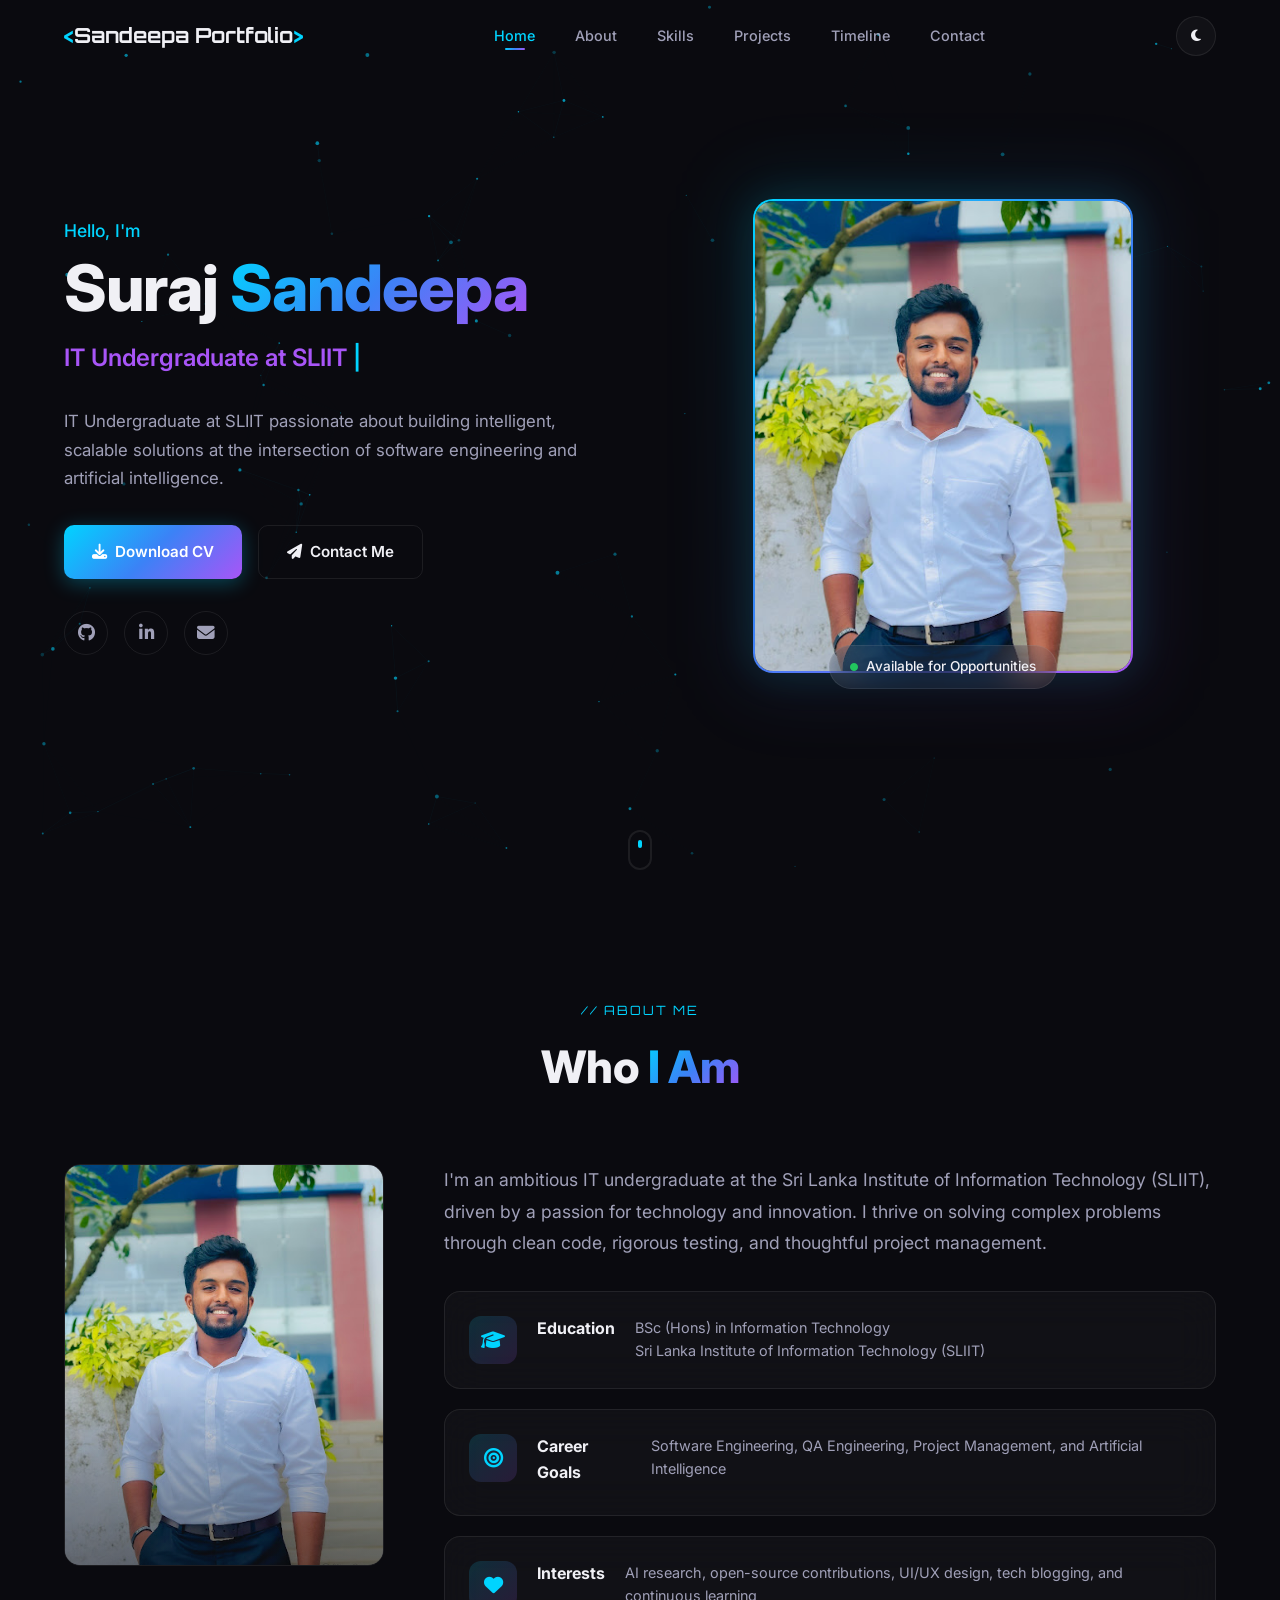
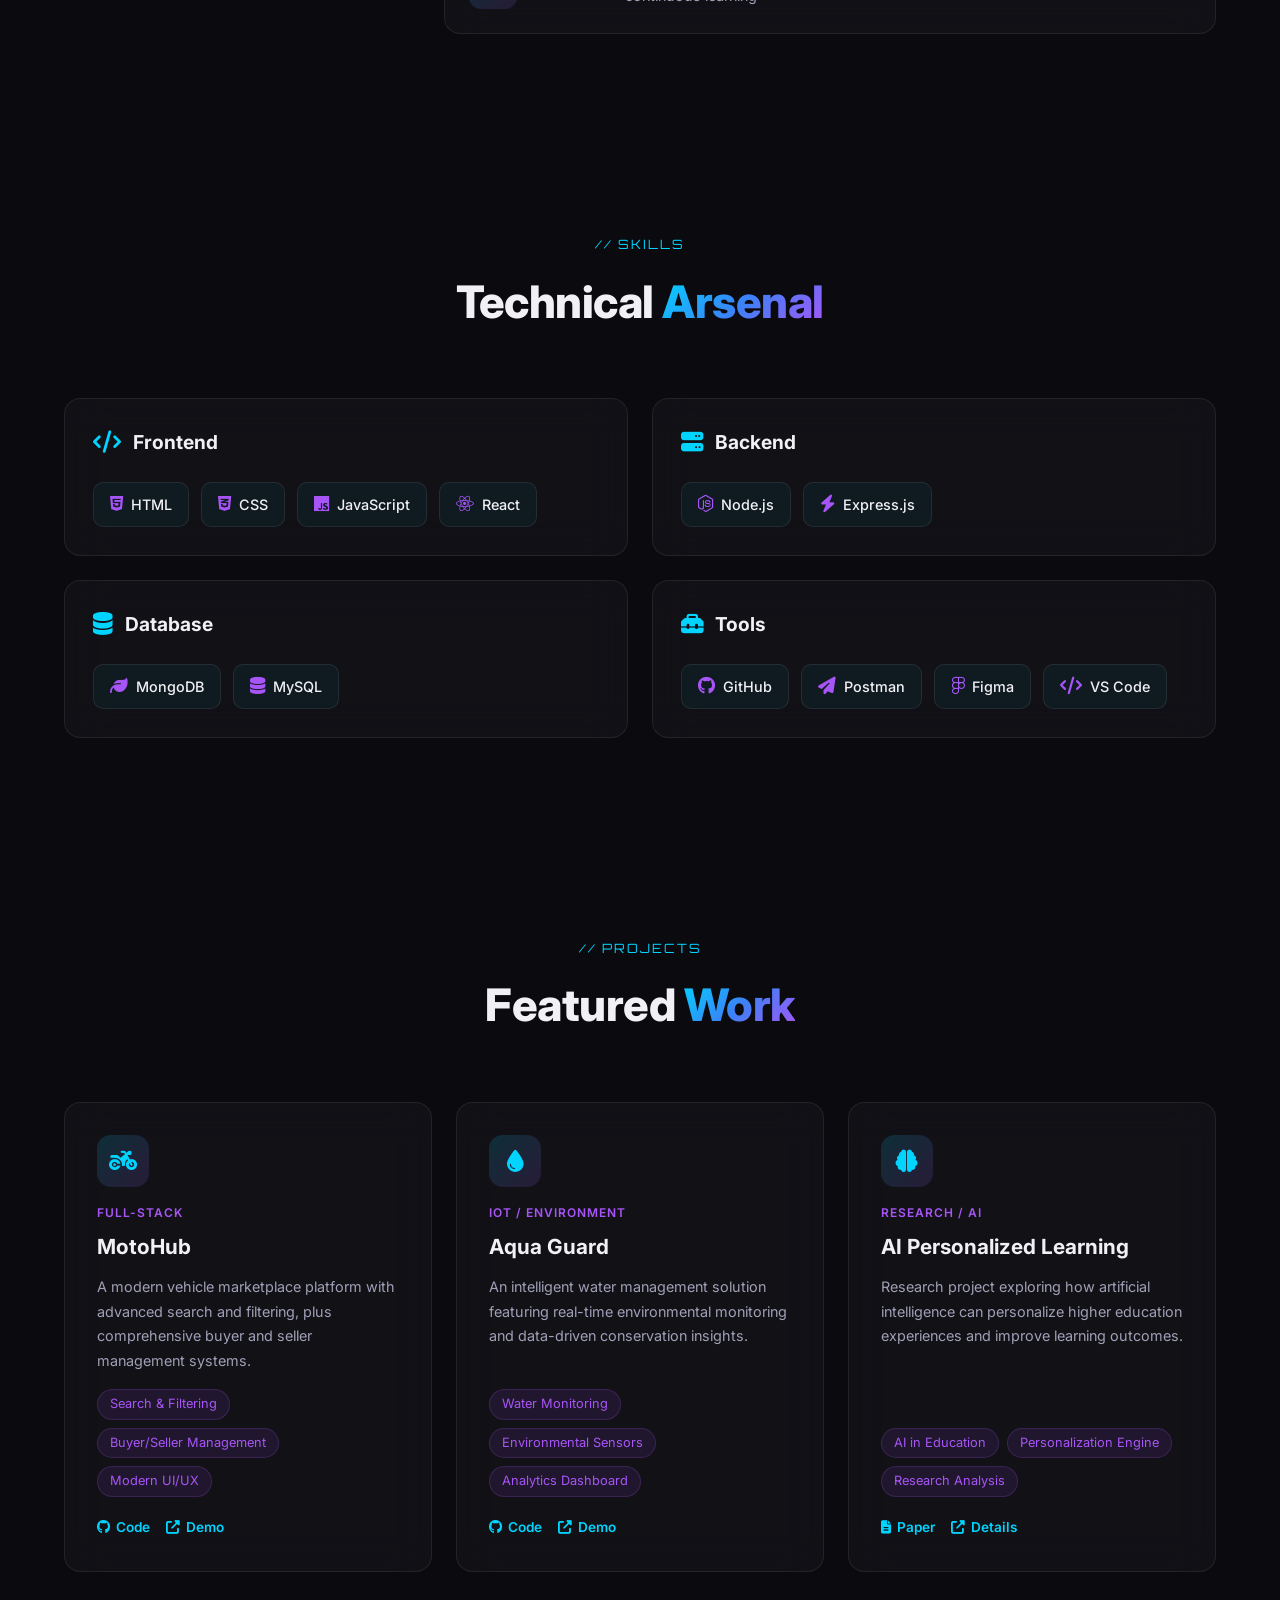
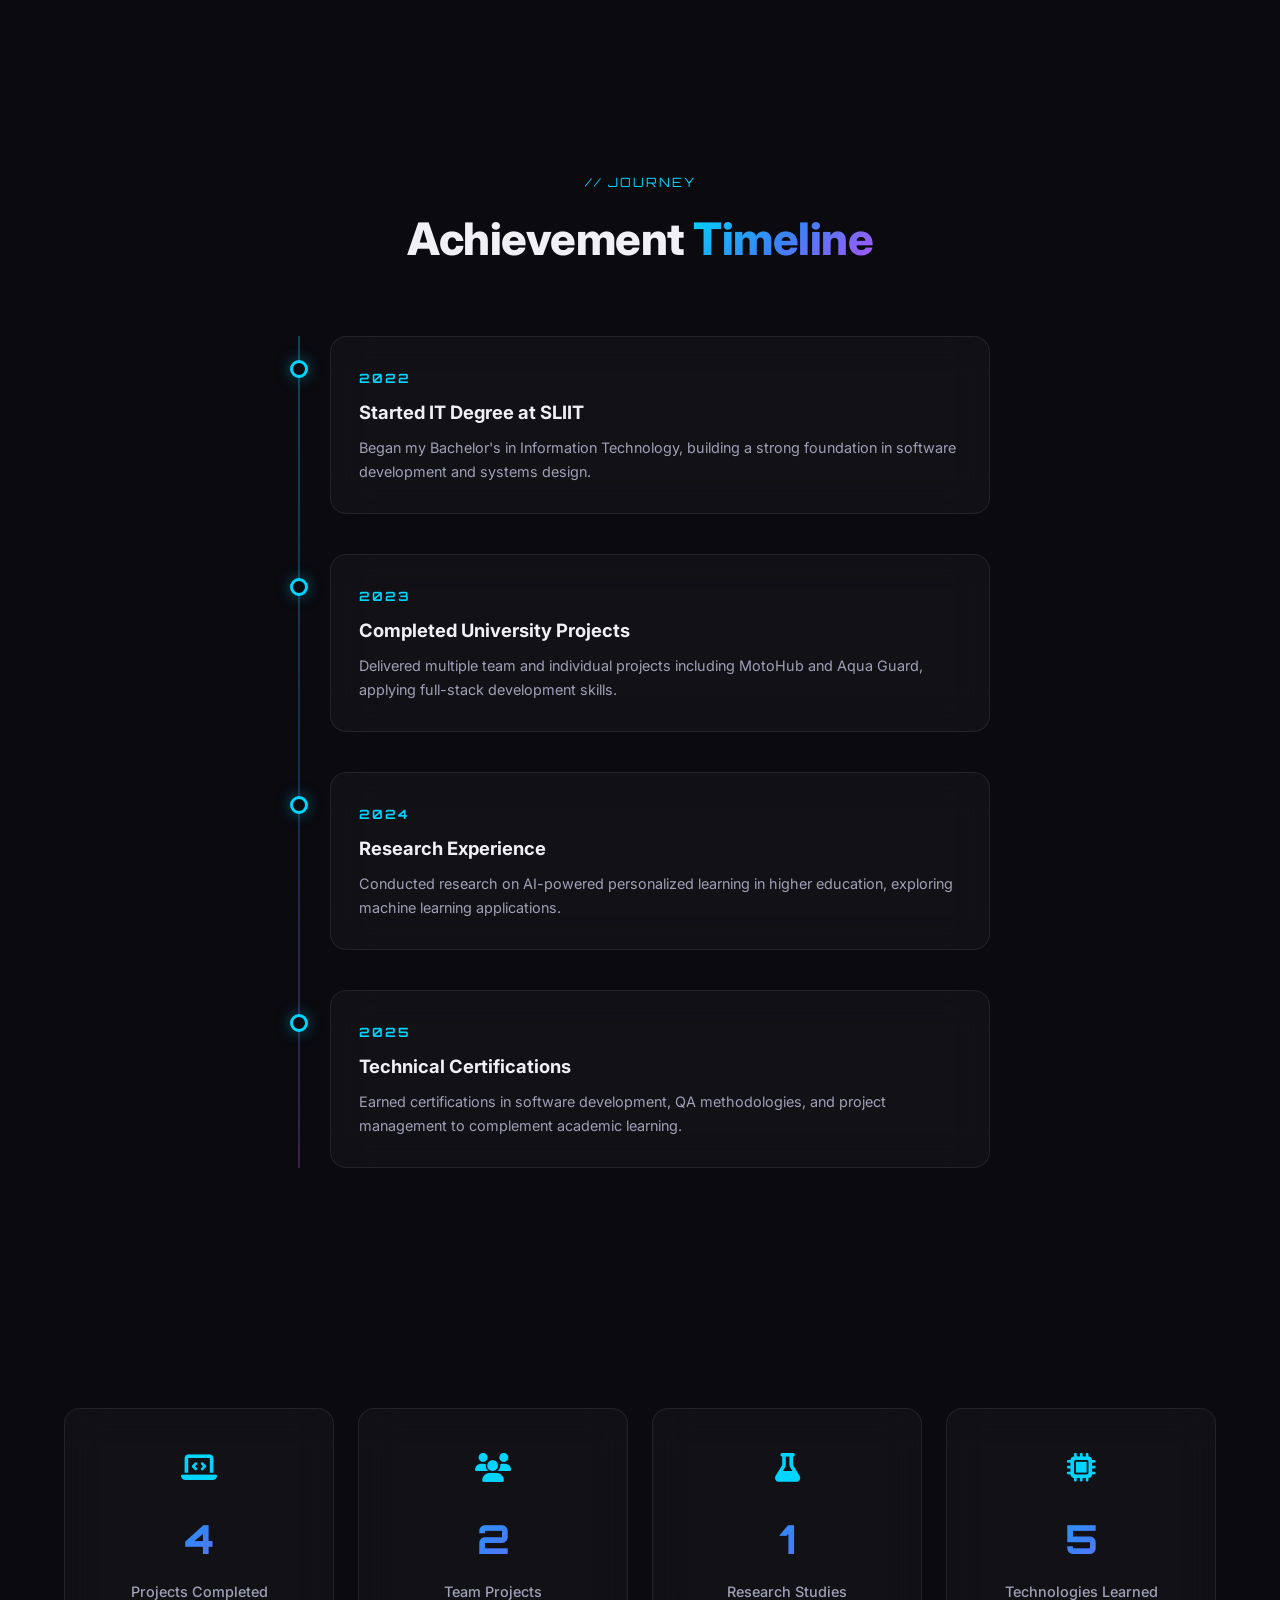
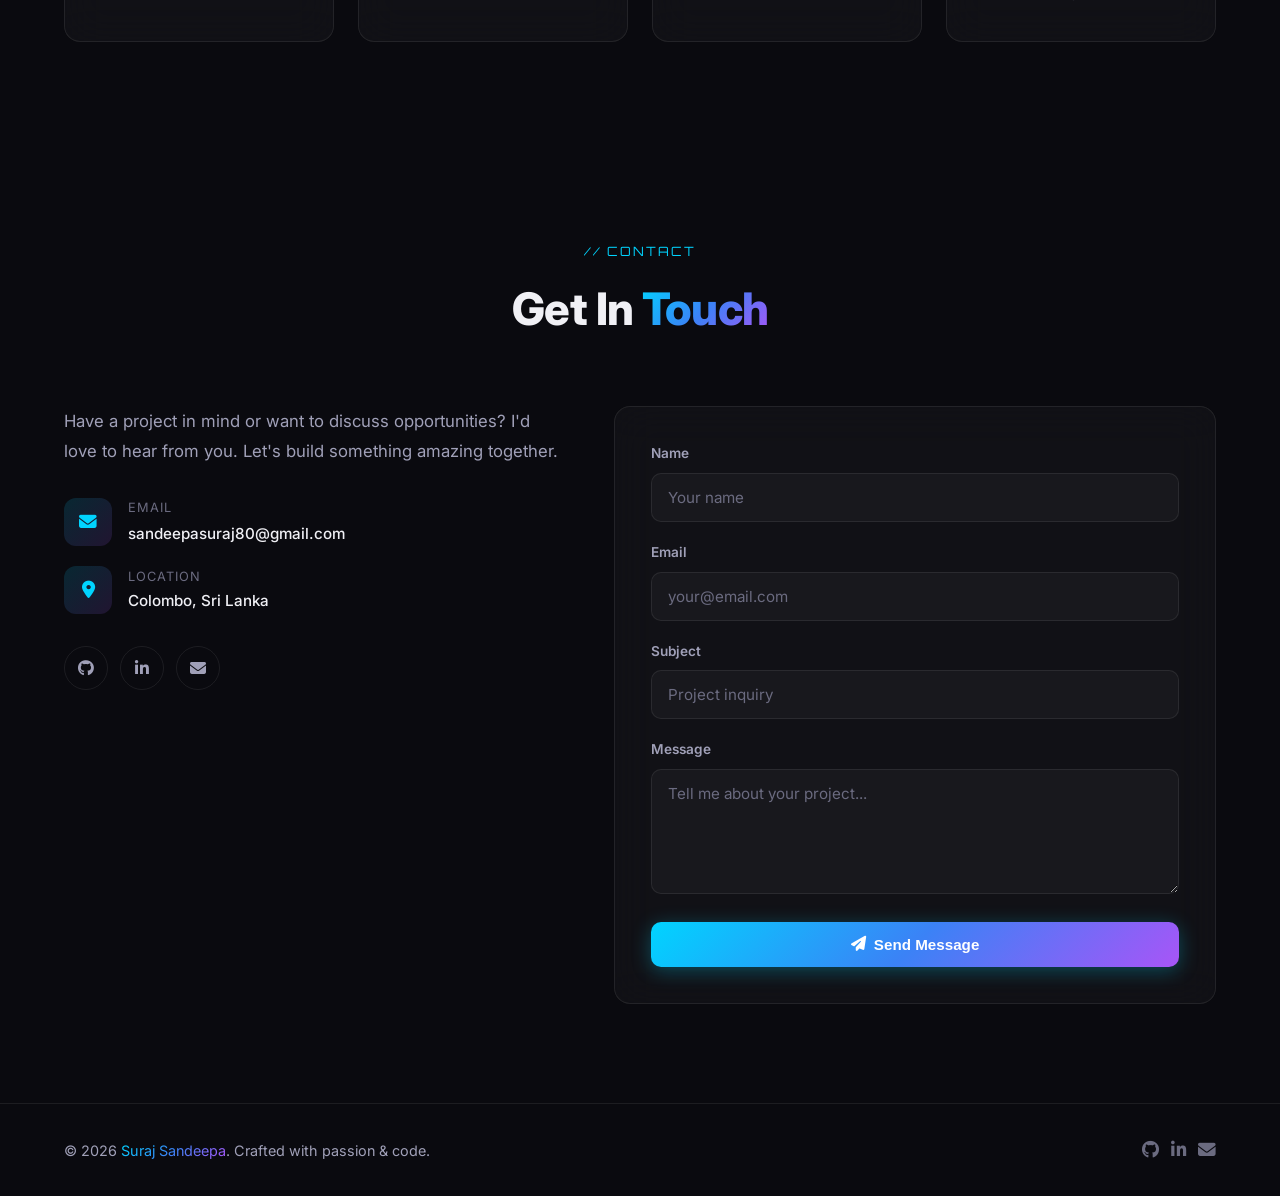
==== index.html @ 5f40cf14 "Add personal portfolio website with cyberpunk theme" ====
<!DOCTYPE html>
<html lang="en" data-theme="dark">
<head>
  <meta charset="UTF-8" />
  <meta name="viewport" content="width=device-width, initial-scale=1.0" />
  <meta name="description" content="Suraj Sandeepa - IT Undergraduate at SLIIT. Software Engineering, QA, Project Management & AI enthusiast." />
  <title>Suraj Sandeepa | Portfolio</title>
  <link rel="preconnect" href="https://fonts.googleapis.com" />
  <link rel="preconnect" href="https://fonts.gstatic.com" crossorigin />
  <link href="https://fonts.googleapis.com/css2?family=Inter:wght@300;400;500;600;700;800&family=Orbitron:wght@500;600;700;800&display=swap" rel="stylesheet" />
  <link rel="stylesheet" href="https://cdnjs.cloudflare.com/ajax/libs/font-awesome/6.5.1/css/all.min.css" />
  <link rel="stylesheet" href="css/style.css" />
</head>
<body>
  <!-- Loading Screen -->
  <div id="loader" class="loader">
    <div class="loader-content">
      <div class="loader-ring"></div>
      <p class="loader-text">Initializing<span class="loader-dots"></span></p>
    </div>
  </div>

  <!-- Particle Background -->
  <canvas id="particles"></canvas>

  <!-- Navigation -->
  <header class="navbar" id="navbar">
    <nav class="nav-container">
      <a href="#home" class="nav-logo">
        <span class="logo-bracket">&lt;</span>Sandeepa Portfolio<span class="logo-bracket">&gt;</span></span>
      </a>
      <ul class="nav-links" id="navLinks">
        <li><a href="#home" class="nav-link active">Home</a></li>
        <li><a href="#about" class="nav-link">About</a></li>
        <li><a href="#skills" class="nav-link">Skills</a></li>
        <li><a href="#projects" class="nav-link">Projects</a></li>
        <li><a href="#timeline" class="nav-link">Timeline</a></li>
        <li><a href="#contact" class="nav-link">Contact</a></li>
      </ul>
      <div class="nav-actions">
        <button id="themeToggle" class="theme-toggle" aria-label="Toggle theme">
          <i class="fas fa-moon"></i>
        </button>
        <button class="nav-toggle" id="navToggle" aria-label="Toggle menu">
          <span></span><span></span><span></span>
        </button>
      </div>
    </nav>
  </header>

  <main>
    <!-- Hero Section -->
    <section id="home" class="section hero">
      <div class="container hero-grid">
        <div class="hero-content reveal">
          <p class="hero-greeting">Hello, I'm</p>
          <h1 class="hero-name">Suraj <span class="gradient-text">Sandeepa</span></h1>
          <div class="hero-role">
            <span id="typingText" class="typing-text"></span>
            <span class="typing-cursor">|</span>
          </div>
          <p class="hero-desc">
            IT Undergraduate at SLIIT passionate about building intelligent, scalable solutions
            at the intersection of software engineering and artificial intelligence.
          </p>
          <div class="hero-buttons">
            <a href="#" class="btn btn-primary" download>
              <i class="fas fa-download"></i> Download CV
            </a>
            <a href="#contact" class="btn btn-outline">
              <i class="fas fa-paper-plane"></i> Contact Me
            </a>
          </div>
          <div class="hero-social">
            <a href="https://github.com" target="_blank" rel="noopener" aria-label="GitHub"><i class="fab fa-github"></i></a>
            <a href="https://linkedin.com" target="_blank" rel="noopener" aria-label="LinkedIn"><i class="fab fa-linkedin-in"></i></a>
            <a href="mailto:suraj.sandeepa@email.com" aria-label="Email"><i class="fas fa-envelope"></i></a>
          </div>
        </div>
        <div class="hero-image-wrapper reveal" data-delay="200">
          <div class="hero-image-card tilt-card">
            <div class="hero-image-glow"></div>
            <div class="hero-image-frame">
              <img
                src="assets/images/suraj-sandeepa.png"
                alt="Suraj Sandeepa - IT Undergraduate at SLIIT"
                class="hero-photo"
                width="400"
                height="500"
              />
            </div>
            <div class="hero-image-badge">
              <i class="fas fa-circle status-dot"></i> Available for Opportunities
            </div>
          </div>
        </div>
      </div>
      <a href="#about" class="scroll-indicator" aria-label="Scroll down">
        <span></span>
      </a>
    </section>

    <!-- About Section -->
    <section id="about" class="section about">
      <div class="container">
        <div class="section-header reveal">
          <span class="section-tag">// About Me</span>
          <h2 class="section-title">Who <span class="gradient-text">I Am</span></h2>
        </div>
        <div class="about-grid">
          <div class="about-image reveal">
            <div class="about-image-card tilt-card">
              <img
                src="assets/images/suraj-sandeepa.png"
                alt="Suraj Sandeepa portrait"
                class="about-photo"
                width="320"
                height="400"
              />
              <div class="about-image-overlay"></div>
            </div>
          </div>
          <div class="about-content reveal" data-delay="150">
            <p class="about-summary">
              I'm an ambitious IT undergraduate at the Sri Lanka Institute of Information Technology (SLIIT),
              driven by a passion for technology and innovation. I thrive on solving complex problems through
              clean code, rigorous testing, and thoughtful project management.
            </p>
            <div class="about-cards">
              <div class="glass-card about-card">
                <div class="about-card-icon"><i class="fas fa-graduation-cap"></i></div>
                <h3>Education</h3>
                <p>BSc (Hons) in Information Technology<br />Sri Lanka Institute of Information Technology (SLIIT)</p>
              </div>
              <div class="glass-card about-card">
                <div class="about-card-icon"><i class="fas fa-bullseye"></i></div>
                <h3>Career Goals</h3>
                <p>Software Engineering, QA Engineering, Project Management, and Artificial Intelligence</p>
              </div>
              <div class="glass-card about-card">
                <div class="about-card-icon"><i class="fas fa-heart"></i></div>
                <h3>Interests</h3>
                <p>AI research, open-source contributions, UI/UX design, tech blogging, and continuous learning</p>
              </div>
            </div>
          </div>
        </div>
      </div>
    </section>

    <!-- Skills Section -->
    <section id="skills" class="section skills">
      <div class="container">
        <div class="section-header reveal">
          <span class="section-tag">// Skills</span>
          <h2 class="section-title">Technical <span class="gradient-text">Arsenal</span></h2>
        </div>
        <div class="skills-grid">
          <div class="glass-card skill-category reveal tilt-card">
            <div class="skill-category-header">
              <i class="fas fa-code"></i>
              <h3>Frontend</h3>
            </div>
            <div class="skill-items">
              <div class="skill-item"><i class="fab fa-html5"></i><span>HTML</span></div>
              <div class="skill-item"><i class="fab fa-css3-alt"></i><span>CSS</span></div>
              <div class="skill-item"><i class="fab fa-js"></i><span>JavaScript</span></div>
              <div class="skill-item"><i class="fab fa-react"></i><span>React</span></div>
            </div>
          </div>
          <div class="glass-card skill-category reveal tilt-card" data-delay="100">
            <div class="skill-category-header">
              <i class="fas fa-server"></i>
              <h3>Backend</h3>
            </div>
            <div class="skill-items">
              <div class="skill-item"><i class="fab fa-node-js"></i><span>Node.js</span></div>
              <div class="skill-item"><i class="fas fa-bolt"></i><span>Express.js</span></div>
            </div>
          </div>
          <div class="glass-card skill-category reveal tilt-card" data-delay="200">
            <div class="skill-category-header">
              <i class="fas fa-database"></i>
              <h3>Database</h3>
            </div>
            <div class="skill-items">
              <div class="skill-item"><i class="fas fa-leaf"></i><span>MongoDB</span></div>
              <div class="skill-item"><i class="fas fa-database"></i><span>MySQL</span></div>
            </div>
          </div>
          <div class="glass-card skill-category reveal tilt-card" data-delay="300">
            <div class="skill-category-header">
              <i class="fas fa-toolbox"></i>
              <h3>Tools</h3>
            </div>
            <div class="skill-items">
              <div class="skill-item"><i class="fab fa-github"></i><span>GitHub</span></div>
              <div class="skill-item"><i class="fas fa-paper-plane"></i><span>Postman</span></div>
              <div class="skill-item"><i class="fab fa-figma"></i><span>Figma</span></div>
              <div class="skill-item"><i class="fas fa-code"></i><span>VS Code</span></div>
            </div>
          </div>
        </div>
      </div>
    </section>

    <!-- Projects Section -->
    <section id="projects" class="section projects">
      <div class="container">
        <div class="section-header reveal">
          <span class="section-tag">// Projects</span>
          <h2 class="section-title">Featured <span class="gradient-text">Work</span></h2>
        </div>
        <div class="projects-grid">
          <article class="glass-card project-card reveal tilt-card">
            <div class="project-icon"><i class="fas fa-motorcycle"></i></div>
            <span class="project-tag">Full-Stack</span>
            <h3>MotoHub</h3>
            <p>A modern vehicle marketplace platform with advanced search and filtering, plus comprehensive buyer and seller management systems.</p>
            <ul class="project-features">
              <li>Search &amp; Filtering</li>
              <li>Buyer/Seller Management</li>
              <li>Modern UI/UX</li>
            </ul>
            <div class="project-links">
              <a href="#" class="project-link"><i class="fab fa-github"></i> Code</a>
              <a href="#" class="project-link"><i class="fas fa-external-link-alt"></i> Demo</a>
            </div>
          </article>
          <article class="glass-card project-card reveal tilt-card" data-delay="150">
            <div class="project-icon"><i class="fas fa-tint"></i></div>
            <span class="project-tag">IoT / Environment</span>
            <h3>Aqua Guard</h3>
            <p>An intelligent water management solution featuring real-time environmental monitoring and data-driven conservation insights.</p>
            <ul class="project-features">
              <li>Water Monitoring</li>
              <li>Environmental Sensors</li>
              <li>Analytics Dashboard</li>
            </ul>
            <div class="project-links">
              <a href="#" class="project-link"><i class="fab fa-github"></i> Code</a>
              <a href="#" class="project-link"><i class="fas fa-external-link-alt"></i> Demo</a>
            </div>
          </article>
          <article class="glass-card project-card reveal tilt-card" data-delay="300">
            <div class="project-icon"><i class="fas fa-brain"></i></div>
            <span class="project-tag">Research / AI</span>
            <h3>AI Personalized Learning</h3>
            <p>Research project exploring how artificial intelligence can personalize higher education experiences and improve learning outcomes.</p>
            <ul class="project-features">
              <li>AI in Education</li>
              <li>Personalization Engine</li>
              <li>Research Analysis</li>
            </ul>
            <div class="project-links">
              <a href="#" class="project-link"><i class="fas fa-file-alt"></i> Paper</a>
              <a href="#" class="project-link"><i class="fas fa-external-link-alt"></i> Details</a>
            </div>
          </article>
        </div>
      </div>
    </section>

    <!-- Timeline Section -->
    <section id="timeline" class="section timeline-section">
      <div class="container">
        <div class="section-header reveal">
          <span class="section-tag">// Journey</span>
          <h2 class="section-title">Achievement <span class="gradient-text">Timeline</span></h2>
        </div>
        <div class="timeline">
          <div class="timeline-item reveal">
            <div class="timeline-dot"></div>
            <div class="glass-card timeline-card">
              <span class="timeline-year">2022</span>
              <h3>Started IT Degree at SLIIT</h3>
              <p>Began my Bachelor's in Information Technology, building a strong foundation in software development and systems design.</p>
            </div>
          </div>
          <div class="timeline-item reveal" data-delay="100">
            <div class="timeline-dot"></div>
            <div class="glass-card timeline-card">
              <span class="timeline-year">2023</span>
              <h3>Completed University Projects</h3>
              <p>Delivered multiple team and individual projects including MotoHub and Aqua Guard, applying full-stack development skills.</p>
            </div>
          </div>
          <div class="timeline-item reveal" data-delay="200">
            <div class="timeline-dot"></div>
            <div class="glass-card timeline-card">
              <span class="timeline-year">2024</span>
              <h3>Research Experience</h3>
              <p>Conducted research on AI-powered personalized learning in higher education, exploring machine learning applications.</p>
            </div>
          </div>
          <div class="timeline-item reveal" data-delay="300">
            <div class="timeline-dot"></div>
            <div class="glass-card timeline-card">
              <span class="timeline-year">2025</span>
              <h3>Technical Certifications</h3>
              <p>Earned certifications in software development, QA methodologies, and project management to complement academic learning.</p>
            </div>
          </div>
        </div>
      </div>
    </section>

    <!-- Statistics Section -->
    <section id="stats" class="section stats-section">
      <div class="container">
        <div class="stats-grid">
          <div class="glass-card stat-card reveal tilt-card">
            <div class="stat-icon"><i class="fas fa-laptop-code"></i></div>
            <span class="stat-number" data-target="12">0</span>
            <span class="stat-label">Projects Completed</span>
          </div>
          <div class="glass-card stat-card reveal tilt-card" data-delay="100">
            <div class="stat-icon"><i class="fas fa-users"></i></div>
            <span class="stat-number" data-target="8">0</span>
            <span class="stat-label">Team Projects</span>
          </div>
          <div class="glass-card stat-card reveal tilt-card" data-delay="200">
            <div class="stat-icon"><i class="fas fa-flask"></i></div>
            <span class="stat-number" data-target="3">0</span>
            <span class="stat-label">Research Studies</span>
          </div>
          <div class="glass-card stat-card reveal tilt-card" data-delay="300">
            <div class="stat-icon"><i class="fas fa-microchip"></i></div>
            <span class="stat-number" data-target="15">0</span>
            <span class="stat-label">Technologies Learned</span>
          </div>
        </div>
      </div>
    </section>

    <!-- Contact Section -->
    <section id="contact" class="section contact">
      <div class="container">
        <div class="section-header reveal">
          <span class="section-tag">// Contact</span>
          <h2 class="section-title">Get In <span class="gradient-text">Touch</span></h2>
        </div>
        <div class="contact-grid">
          <div class="contact-info reveal">
            <p class="contact-desc">Have a project in mind or want to discuss opportunities? I'd love to hear from you. Let's build something amazing together.</p>
            <div class="contact-details">
              <div class="contact-detail">
                <i class="fas fa-envelope"></i>
                <div>
                  <span>Email</span>
                  <a href="mailto:sandeepasuraj80@gmail.com">sandeepasuraj80@gmail.com</a>
                </div>
              </div>
              <div class="contact-detail">
                <i class="fas fa-map-marker-alt"></i>
                <div>
                  <span>Location</span>
                  <p>Colombo, Sri Lanka</p>
                </div>
              </div>
            </div>
            <div class="contact-social">
              <a href="https://github.com" target="_blank" rel="noopener"><i class="fab fa-github"></i></a>
              <a href="https://linkedin.com" target="_blank" rel="noopener"><i class="fab fa-linkedin-in"></i></a>
              <a href="mailto:suraj.sandeepa@email.com"><i class="fas fa-envelope"></i></a>
            </div>
          </div>
          <form class="glass-card contact-form reveal tilt-card" data-delay="150" id="contactForm">
            <div class="form-group">
              <label for="name">Name</label>
              <input type="text" id="name" name="name" placeholder="Your name" required />
            </div>
            <div class="form-group">
              <label for="email">Email</label>
              <input type="email" id="email" name="email" placeholder="your@email.com" required />
            </div>
            <div class="form-group">
              <label for="subject">Subject</label>
              <input type="text" id="subject" name="subject" placeholder="Project inquiry" required />
            </div>
            <div class="form-group">
              <label for="message">Message</label>
              <textarea id="message" name="message" rows="5" placeholder="Tell me about your project..." required></textarea>
            </div>
            <button type="submit" class="btn btn-primary btn-full">
              <i class="fas fa-paper-plane"></i> Send Message
            </button>
          </form>
        </div>
      </div>
    </section>
  </main>

  <footer class="footer">
    <div class="container footer-content">
      <p>&copy; 2026 <span class="gradient-text">Suraj Sandeepa</span>. Crafted with passion &amp; code.</p>
      <div class="footer-social">
        <a href="https://github.com" target="_blank" rel="noopener"><i class="fab fa-github"></i></a>
        <a href="https://linkedin.com" target="_blank" rel="noopener"><i class="fab fa-linkedin-in"></i></a>
        <a href="mailto:suraj.sandeepa@email.com"><i class="fas fa-envelope"></i></a>
      </div>
    </div>
  </footer>

  <script src="js/main.js"></script>
</body>
</html>
---- css/style.css ----
/* ===== CSS Variables ===== */
:root {
  --bg-primary: #0a0a0f;
  --bg-secondary: #12121a;
  --bg-card: rgba(255, 255, 255, 0.03);
  --bg-card-hover: rgba(255, 255, 255, 0.06);
  --border-glass: rgba(255, 255, 255, 0.08);
  --text-primary: #f0f0f5;
  --text-secondary: #a0a0b8;
  --text-muted: #6b6b80;
  --accent-cyan: #00d4ff;
  --accent-blue: #3b82f6;
  --accent-purple: #a855f7;
  --gradient-main: linear-gradient(135deg, var(--accent-cyan), var(--accent-blue), var(--accent-purple));
  --gradient-glow: linear-gradient(135deg, rgba(0, 212, 255, 0.15), rgba(168, 85, 247, 0.15));
  --shadow-glow: 0 0 40px rgba(0, 212, 255, 0.15);
  --navbar-height: 72px;
  --radius: 16px;
  --radius-sm: 10px;
  --transition: 0.3s cubic-bezier(0.4, 0, 0.2, 1);
  --font-main: 'Inter', system-ui, sans-serif;
  --font-display: 'Orbitron', sans-serif;
}

[data-theme="light"] {
  --bg-primary: #f0f2f8;
  --bg-secondary: #e4e8f0;
  --bg-card: rgba(255, 255, 255, 0.7);
  --bg-card-hover: rgba(255, 255, 255, 0.9);
  --border-glass: rgba(0, 0, 0, 0.08);
  --text-primary: #1a1a2e;
  --text-secondary: #4a4a6a;
  --text-muted: #7a7a9a;
  --shadow-glow: 0 0 40px rgba(59, 130, 246, 0.1);
}

/* ===== Reset & Base ===== */
*, *::before, *::after { box-sizing: border-box; margin: 0; padding: 0; }

html {
  scroll-behavior: smooth;
  scroll-padding-top: var(--navbar-height);
}

body {
  font-family: var(--font-main);
  background: var(--bg-primary);
  color: var(--text-primary);
  line-height: 1.6;
  overflow-x: hidden;
  transition: background var(--transition), color var(--transition);
}

a { color: inherit; text-decoration: none; }
ul { list-style: none; }
img { max-width: 100%; display: block; }

.container {
  width: 100%;
  max-width: 1200px;
  margin: 0 auto;
  padding: 0 24px;
}

.section {
  padding: 100px 0;
  position: relative;
}

.gradient-text {
  background: var(--gradient-main);
  -webkit-background-clip: text;
  -webkit-text-fill-color: transparent;
  background-clip: text;
}

.glass-card {
  background: var(--bg-card);
  backdrop-filter: blur(20px);
  -webkit-backdrop-filter: blur(20px);
  border: 1px solid var(--border-glass);
  border-radius: var(--radius);
  transition: all var(--transition);
}

.glass-card:hover {
  background: var(--bg-card-hover);
  border-color: rgba(0, 212, 255, 0.2);
  box-shadow: var(--shadow-glow);
}

/* ===== Loader ===== */
.loader {
  position: fixed;
  inset: 0;
  z-index: 10000;
  background: var(--bg-primary);
  display: flex;
  align-items: center;
  justify-content: center;
  transition: opacity 0.6s ease, visibility 0.6s ease;
}

.loader.hidden {
  opacity: 0;
  visibility: hidden;
  pointer-events: none;
}

.loader-ring {
  width: 60px;
  height: 60px;
  border: 3px solid var(--border-glass);
  border-top-color: var(--accent-cyan);
  border-radius: 50%;
  animation: spin 0.8s linear infinite;
  margin: 0 auto 20px;
}

.loader-text {
  font-family: var(--font-display);
  font-size: 0.85rem;
  letter-spacing: 3px;
  text-transform: uppercase;
  color: var(--text-secondary);
}

@keyframes spin { to { transform: rotate(360deg); } }

/* ===== Particles ===== */
#particles {
  position: fixed;
  inset: 0;
  z-index: 0;
  pointer-events: none;
}

/* ===== Navbar ===== */
.navbar {
  position: fixed;
  top: 0;
  left: 0;
  right: 0;
  z-index: 1000;
  height: var(--navbar-height);
  transition: all var(--transition);
}

.navbar.scrolled {
  background: rgba(10, 10, 15, 0.85);
  backdrop-filter: blur(20px);
  -webkit-backdrop-filter: blur(20px);
  border-bottom: 1px solid var(--border-glass);
  box-shadow: 0 4px 30px rgba(0, 0, 0, 0.3);
}

[data-theme="light"] .navbar.scrolled {
  background: rgba(240, 242, 248, 0.9);
}

.nav-container {
  max-width: 1200px;
  margin: 0 auto;
  padding: 0 24px;
  height: 100%;
  display: flex;
  align-items: center;
  justify-content: space-between;
}

.nav-logo {
  font-family: var(--font-display);
  font-size: 1.3rem;
  font-weight: 700;
  color: var(--text-primary);
}

.logo-bracket { color: var(--accent-cyan); }

.nav-links {
  display: flex;
  gap: 8px;
}

.nav-link {
  padding: 8px 16px;
  font-size: 0.9rem;
  font-weight: 500;
  color: var(--text-secondary);
  border-radius: var(--radius-sm);
  transition: all var(--transition);
  position: relative;
}

.nav-link:hover,
.nav-link.active {
  color: var(--accent-cyan);
}

.nav-link.active::after {
  content: '';
  position: absolute;
  bottom: 2px;
  left: 50%;
  transform: translateX(-50%);
  width: 20px;
  height: 2px;
  background: var(--gradient-main);
  border-radius: 2px;
}

.nav-actions {
  display: flex;
  align-items: center;
  gap: 12px;
}

.theme-toggle {
  width: 40px;
  height: 40px;
  border: 1px solid var(--border-glass);
  border-radius: 50%;
  background: var(--bg-card);
  color: var(--text-primary);
  cursor: pointer;
  display: flex;
  align-items: center;
  justify-content: center;
  transition: all var(--transition);
}

.theme-toggle:hover {
  border-color: var(--accent-cyan);
  color: var(--accent-cyan);
}

.nav-toggle {
  display: none;
  flex-direction: column;
  gap: 5px;
  background: none;
  border: none;
  cursor: pointer;
  padding: 4px;
}

.nav-toggle span {
  width: 24px;
  height: 2px;
  background: var(--text-primary);
  border-radius: 2px;
  transition: all var(--transition);
}

/* ===== Buttons ===== */
.btn {
  display: inline-flex;
  align-items: center;
  gap: 8px;
  padding: 14px 28px;
  font-size: 0.95rem;
  font-weight: 600;
  border-radius: var(--radius-sm);
  border: none;
  cursor: pointer;
  transition: all var(--transition);
}

.btn-primary {
  background: var(--gradient-main);
  color: #fff;
  box-shadow: 0 4px 20px rgba(0, 212, 255, 0.3);
}

.btn-primary:hover {
  transform: translateY(-2px);
  box-shadow: 0 8px 30px rgba(0, 212, 255, 0.4);
}

.btn-outline {
  background: transparent;
  color: var(--text-primary);
  border: 1px solid var(--border-glass);
}

.btn-outline:hover {
  border-color: var(--accent-cyan);
  color: var(--accent-cyan);
  background: rgba(0, 212, 255, 0.05);
}

.btn-full { width: 100%; justify-content: center; }

/* ===== Section Headers ===== */
.section-header {
  text-align: center;
  margin-bottom: 60px;
}

.section-tag {
  font-family: var(--font-display);
  font-size: 0.8rem;
  letter-spacing: 2px;
  color: var(--accent-cyan);
  text-transform: uppercase;
  display: block;
  margin-bottom: 12px;
}

.section-title {
  font-size: clamp(2rem, 5vw, 2.8rem);
  font-weight: 800;
  letter-spacing: -0.5px;
}

/* ===== Hero ===== */
.hero {
  min-height: 100vh;
  display: flex;
  align-items: center;
  padding-top: var(--navbar-height);
  position: relative;
}

.hero-grid {
  display: grid;
  grid-template-columns: 1fr 1fr;
  gap: 60px;
  align-items: center;
}

.hero-greeting {
  font-size: 1.1rem;
  color: var(--accent-cyan);
  font-weight: 500;
  margin-bottom: 8px;
}

.hero-name {
  font-size: clamp(2.5rem, 6vw, 4rem);
  font-weight: 800;
  line-height: 1.1;
  margin-bottom: 16px;
  letter-spacing: -1px;
}

.hero-role {
  font-size: clamp(1.1rem, 2.5vw, 1.5rem);
  font-weight: 600;
  color: var(--text-secondary);
  margin-bottom: 20px;
  min-height: 2em;
}

.typing-text { color: var(--accent-purple); }
.typing-cursor {
  color: var(--accent-cyan);
  animation: blink 1s step-end infinite;
}

@keyframes blink { 50% { opacity: 0; } }

.hero-desc {
  font-size: 1.05rem;
  color: var(--text-secondary);
  max-width: 520px;
  margin-bottom: 32px;
  line-height: 1.7;
}

.hero-buttons {
  display: flex;
  flex-wrap: wrap;
  gap: 16px;
  margin-bottom: 32px;
}

.hero-social {
  display: flex;
  gap: 16px;
}

.hero-social a {
  width: 44px;
  height: 44px;
  display: flex;
  align-items: center;
  justify-content: center;
  border: 1px solid var(--border-glass);
  border-radius: 50%;
  font-size: 1.1rem;
  color: var(--text-secondary);
  transition: all var(--transition);
}

.hero-social a:hover {
  color: var(--accent-cyan);
  border-color: var(--accent-cyan);
  transform: translateY(-3px);
  box-shadow: 0 4px 15px rgba(0, 212, 255, 0.2);
}

/* Hero Image */
.hero-image-wrapper {
  display: flex;
  justify-content: center;
  position: relative;
}

.hero-image-card {
  position: relative;
  width: 100%;
  max-width: 380px;
}

.hero-image-glow {
  position: absolute;
  inset: -20px;
  background: var(--gradient-glow);
  border-radius: 24px;
  filter: blur(40px);
  opacity: 0.6;
  z-index: 0;
}

.hero-image-frame {
  position: relative;
  z-index: 1;
  border-radius: 20px;
  overflow: hidden;
  border: 2px solid transparent;
  background: linear-gradient(var(--bg-secondary), var(--bg-secondary)) padding-box,
              var(--gradient-main) border-box;
  box-shadow: var(--shadow-glow);
}

.hero-photo {
  width: 100%;
  height: auto;
  aspect-ratio: 4/5;
  object-fit: cover;
  object-position: center top;
  display: block;
}

.hero-image-badge {
  position: absolute;
  bottom: -16px;
  left: 50%;
  transform: translateX(-50%);
  z-index: 2;
  background: var(--bg-card);
  backdrop-filter: blur(20px);
  border: 1px solid var(--border-glass);
  padding: 10px 20px;
  border-radius: 50px;
  font-size: 0.85rem;
  font-weight: 500;
  white-space: nowrap;
  display: flex;
  align-items: center;
  gap: 8px;
}

.status-dot {
  color: #22c55e;
  font-size: 0.5rem;
  animation: pulse 2s ease infinite;
}

@keyframes pulse {
  0%, 100% { opacity: 1; }
  50% { opacity: 0.4; }
}

.scroll-indicator {
  position: absolute;
  bottom: 30px;
  left: 50%;
  transform: translateX(-50%);
  width: 24px;
  height: 40px;
  border: 2px solid var(--border-glass);
  border-radius: 12px;
  display: flex;
  justify-content: center;
  padding-top: 8px;
}

.scroll-indicator span {
  width: 4px;
  height: 8px;
  background: var(--accent-cyan);
  border-radius: 2px;
  animation: scrollBounce 2s ease infinite;
}

@keyframes scrollBounce {
  0%, 100% { transform: translateY(0); opacity: 1; }
  50% { transform: translateY(8px); opacity: 0.3; }
}

/* ===== About ===== */
.about-grid {
  display: grid;
  grid-template-columns: 320px 1fr;
  gap: 60px;
  align-items: start;
}

.about-image-card {
  position: relative;
  border-radius: var(--radius);
  overflow: hidden;
  border: 1px solid var(--border-glass);
}

.about-photo {
  width: 100%;
  aspect-ratio: 4/5;
  object-fit: cover;
  object-position: center top;
}

.about-image-overlay {
  position: absolute;
  inset: 0;
  background: linear-gradient(to top, rgba(10, 10, 15, 0.5) 0%, transparent 50%);
  pointer-events: none;
}

.about-summary {
  font-size: 1.1rem;
  color: var(--text-secondary);
  line-height: 1.8;
  margin-bottom: 32px;
}

.about-cards {
  display: grid;
  gap: 20px;
}

.about-card {
  padding: 24px;
  display: flex;
  gap: 20px;
  align-items: flex-start;
}

.about-card-icon {
  width: 48px;
  height: 48px;
  min-width: 48px;
  display: flex;
  align-items: center;
  justify-content: center;
  background: var(--gradient-glow);
  border-radius: 12px;
  font-size: 1.2rem;
  color: var(--accent-cyan);
}

.about-card h3 {
  font-size: 1rem;
  font-weight: 700;
  margin-bottom: 6px;
}

.about-card p {
  font-size: 0.9rem;
  color: var(--text-secondary);
  line-height: 1.6;
}

/* ===== Skills ===== */
.skills-grid {
  display: grid;
  grid-template-columns: repeat(2, 1fr);
  gap: 24px;
}

.skill-category {
  padding: 28px;
}

.skill-category-header {
  display: flex;
  align-items: center;
  gap: 12px;
  margin-bottom: 24px;
}

.skill-category-header i {
  font-size: 1.4rem;
  color: var(--accent-cyan);
}

.skill-category-header h3 {
  font-size: 1.2rem;
  font-weight: 700;
}

.skill-items {
  display: flex;
  flex-wrap: wrap;
  gap: 12px;
}

.skill-item {
  display: flex;
  align-items: center;
  gap: 8px;
  padding: 10px 16px;
  background: rgba(0, 212, 255, 0.05);
  border: 1px solid var(--border-glass);
  border-radius: var(--radius-sm);
  font-size: 0.9rem;
  font-weight: 500;
  transition: all var(--transition);
}

.skill-item:hover {
  border-color: var(--accent-cyan);
  transform: translateY(-2px);
}

.skill-item i {
  font-size: 1.1rem;
  color: var(--accent-purple);
}

/* ===== Projects ===== */
.projects-grid {
  display: grid;
  grid-template-columns: repeat(3, 1fr);
  gap: 24px;
}

.project-card {
  padding: 32px;
  display: flex;
  flex-direction: column;
  position: relative;
  overflow: hidden;
}

.project-card::before {
  content: '';
  position: absolute;
  top: 0;
  left: 0;
  right: 0;
  height: 3px;
  background: var(--gradient-main);
  opacity: 0;
  transition: opacity var(--transition);
}

.project-card:hover::before { opacity: 1; }

.project-icon {
  width: 52px;
  height: 52px;
  display: flex;
  align-items: center;
  justify-content: center;
  background: var(--gradient-glow);
  border-radius: 14px;
  font-size: 1.4rem;
  color: var(--accent-cyan);
  margin-bottom: 16px;
}

.project-tag {
  font-size: 0.75rem;
  font-weight: 600;
  text-transform: uppercase;
  letter-spacing: 1px;
  color: var(--accent-purple);
  margin-bottom: 8px;
}

.project-card h3 {
  font-size: 1.3rem;
  font-weight: 700;
  margin-bottom: 12px;
}

.project-card > p {
  font-size: 0.9rem;
  color: var(--text-secondary);
  line-height: 1.7;
  margin-bottom: 16px;
  flex: 1;
}

.project-features {
  display: flex;
  flex-wrap: wrap;
  gap: 8px;
  margin-bottom: 20px;
}

.project-features li {
  font-size: 0.8rem;
  padding: 4px 12px;
  background: rgba(168, 85, 247, 0.1);
  border: 1px solid rgba(168, 85, 247, 0.2);
  border-radius: 20px;
  color: var(--accent-purple);
}

.project-links {
  display: flex;
  gap: 16px;
  margin-top: auto;
}

.project-link {
  font-size: 0.85rem;
  font-weight: 600;
  color: var(--accent-cyan);
  display: flex;
  align-items: center;
  gap: 6px;
  transition: all var(--transition);
}

.project-link:hover { color: var(--accent-purple); }

/* ===== Timeline ===== */
.timeline {
  position: relative;
  max-width: 700px;
  margin: 0 auto;
  padding-left: 40px;
}

.timeline::before {
  content: '';
  position: absolute;
  left: 8px;
  top: 0;
  bottom: 0;
  width: 2px;
  background: var(--gradient-main);
  opacity: 0.3;
}

.timeline-item {
  position: relative;
  margin-bottom: 40px;
}

.timeline-dot {
  position: absolute;
  left: -40px;
  top: 24px;
  width: 18px;
  height: 18px;
  border-radius: 50%;
  background: var(--bg-primary);
  border: 3px solid var(--accent-cyan);
  box-shadow: 0 0 15px rgba(0, 212, 255, 0.4);
}

.timeline-card {
  padding: 28px;
}

.timeline-year {
  font-family: var(--font-display);
  font-size: 0.8rem;
  font-weight: 700;
  color: var(--accent-cyan);
  letter-spacing: 2px;
}

.timeline-card h3 {
  font-size: 1.15rem;
  font-weight: 700;
  margin: 8px 0;
}

.timeline-card p {
  font-size: 0.9rem;
  color: var(--text-secondary);
  line-height: 1.7;
}

/* ===== Stats ===== */
.stats-grid {
  display: grid;
  grid-template-columns: repeat(4, 1fr);
  gap: 24px;
}

.stat-card {
  padding: 36px 24px;
  text-align: center;
}

.stat-icon {
  font-size: 1.8rem;
  color: var(--accent-cyan);
  margin-bottom: 16px;
}

.stat-number {
  display: block;
  font-family: var(--font-display);
  font-size: 2.5rem;
  font-weight: 800;
  background: var(--gradient-main);
  -webkit-background-clip: text;
  -webkit-text-fill-color: transparent;
  background-clip: text;
  margin-bottom: 8px;
}

.stat-label {
  font-size: 0.9rem;
  color: var(--text-secondary);
  font-weight: 500;
}

/* ===== Contact ===== */
.contact-grid {
  display: grid;
  grid-template-columns: 1fr 1.2fr;
  gap: 48px;
  align-items: start;
}

.contact-desc {
  font-size: 1.05rem;
  color: var(--text-secondary);
  line-height: 1.8;
  margin-bottom: 32px;
}

.contact-details {
  display: flex;
  flex-direction: column;
  gap: 20px;
  margin-bottom: 32px;
}

.contact-detail {
  display: flex;
  align-items: center;
  gap: 16px;
}

.contact-detail i {
  width: 48px;
  height: 48px;
  display: flex;
  align-items: center;
  justify-content: center;
  background: var(--gradient-glow);
  border-radius: 12px;
  color: var(--accent-cyan);
  font-size: 1.1rem;
}

.contact-detail span {
  display: block;
  font-size: 0.8rem;
  color: var(--text-muted);
  text-transform: uppercase;
  letter-spacing: 1px;
  margin-bottom: 2px;
}

.contact-detail a,
.contact-detail p {
  font-size: 0.95rem;
  font-weight: 500;
}

.contact-detail a:hover { color: var(--accent-cyan); }

.contact-social {
  display: flex;
  gap: 12px;
}

.contact-social a {
  width: 44px;
  height: 44px;
  display: flex;
  align-items: center;
  justify-content: center;
  border: 1px solid var(--border-glass);
  border-radius: 50%;
  color: var(--text-secondary);
  transition: all var(--transition);
}

.contact-social a:hover {
  color: var(--accent-cyan);
  border-color: var(--accent-cyan);
}

.contact-form {
  padding: 36px;
}

.form-group {
  margin-bottom: 20px;
}

.form-group label {
  display: block;
  font-size: 0.85rem;
  font-weight: 600;
  margin-bottom: 8px;
  color: var(--text-secondary);
}

.form-group input,
.form-group textarea {
  width: 100%;
  padding: 14px 16px;
  background: rgba(255, 255, 255, 0.03);
  border: 1px solid var(--border-glass);
  border-radius: var(--radius-sm);
  color: var(--text-primary);
  font-family: var(--font-main);
  font-size: 0.95rem;
  transition: all var(--transition);
  resize: vertical;
}

[data-theme="light"] .form-group input,
[data-theme="light"] .form-group textarea {
  background: rgba(0, 0, 0, 0.03);
}

.form-group input:focus,
.form-group textarea:focus {
  outline: none;
  border-color: var(--accent-cyan);
  box-shadow: 0 0 0 3px rgba(0, 212, 255, 0.1);
}

.form-group input::placeholder,
.form-group textarea::placeholder {
  color: var(--text-muted);
}

/* ===== Footer ===== */
.footer {
  padding: 32px 0;
  border-top: 1px solid var(--border-glass);
  position: relative;
  z-index: 1;
}

.footer-content {
  display: flex;
  align-items: center;
  justify-content: space-between;
}

.footer p {
  font-size: 0.9rem;
  color: var(--text-secondary);
}

.footer-social {
  display: flex;
  gap: 12px;
}

.footer-social a {
  color: var(--text-muted);
  font-size: 1.1rem;
  transition: color var(--transition);
}

.footer-social a:hover { color: var(--accent-cyan); }

/* ===== Scroll Reveal ===== */
.reveal {
  opacity: 0;
  transform: translateY(30px);
  transition: opacity 0.7s ease, transform 0.7s ease;
}

.reveal.visible {
  opacity: 1;
  transform: translateY(0);
}

/* ===== 3D Tilt ===== */
.tilt-card {
  transform-style: preserve-3d;
  will-change: transform;
}

/* ===== Responsive ===== */
@media (max-width: 1024px) {
  .hero-grid { grid-template-columns: 1fr; text-align: center; }
  .hero-desc { margin-left: auto; margin-right: auto; }
  .hero-buttons { justify-content: center; }
  .hero-social { justify-content: center; }
  .hero-image-wrapper { order: -1; }
  .hero-image-card { max-width: 300px; margin: 0 auto; }
  .about-grid { grid-template-columns: 1fr; }
  .about-image { max-width: 280px; margin: 0 auto; }
  .projects-grid { grid-template-columns: 1fr 1fr; }
  .stats-grid { grid-template-columns: repeat(2, 1fr); }
  .contact-grid { grid-template-columns: 1fr; }
}

@media (max-width: 768px) {
  .nav-links {
    position: fixed;
    top: var(--navbar-height);
    left: 0;
    right: 0;
    background: rgba(10, 10, 15, 0.95);
    backdrop-filter: blur(20px);
    flex-direction: column;
    padding: 24px;
    gap: 4px;
    transform: translateY(-120%);
    opacity: 0;
    transition: all var(--transition);
    border-bottom: 1px solid var(--border-glass);
  }

  [data-theme="light"] .nav-links {
    background: rgba(240, 242, 248, 0.95);
  }

  .nav-links.open {
    transform: translateY(0);
    opacity: 1;
  }

  .nav-toggle { display: flex; }
  .skills-grid { grid-template-columns: 1fr; }
  .projects-grid { grid-template-columns: 1fr; }
  .stats-grid { grid-template-columns: 1fr 1fr; }
  .footer-content { flex-direction: column; gap: 16px; text-align: center; }
  .section { padding: 70px 0; }
}

@media (max-width: 480px) {
  .hero-buttons { flex-direction: column; align-items: center; }
  .btn { width: 100%; justify-content: center; }
  .stats-grid { grid-template-columns: 1fr; }
}
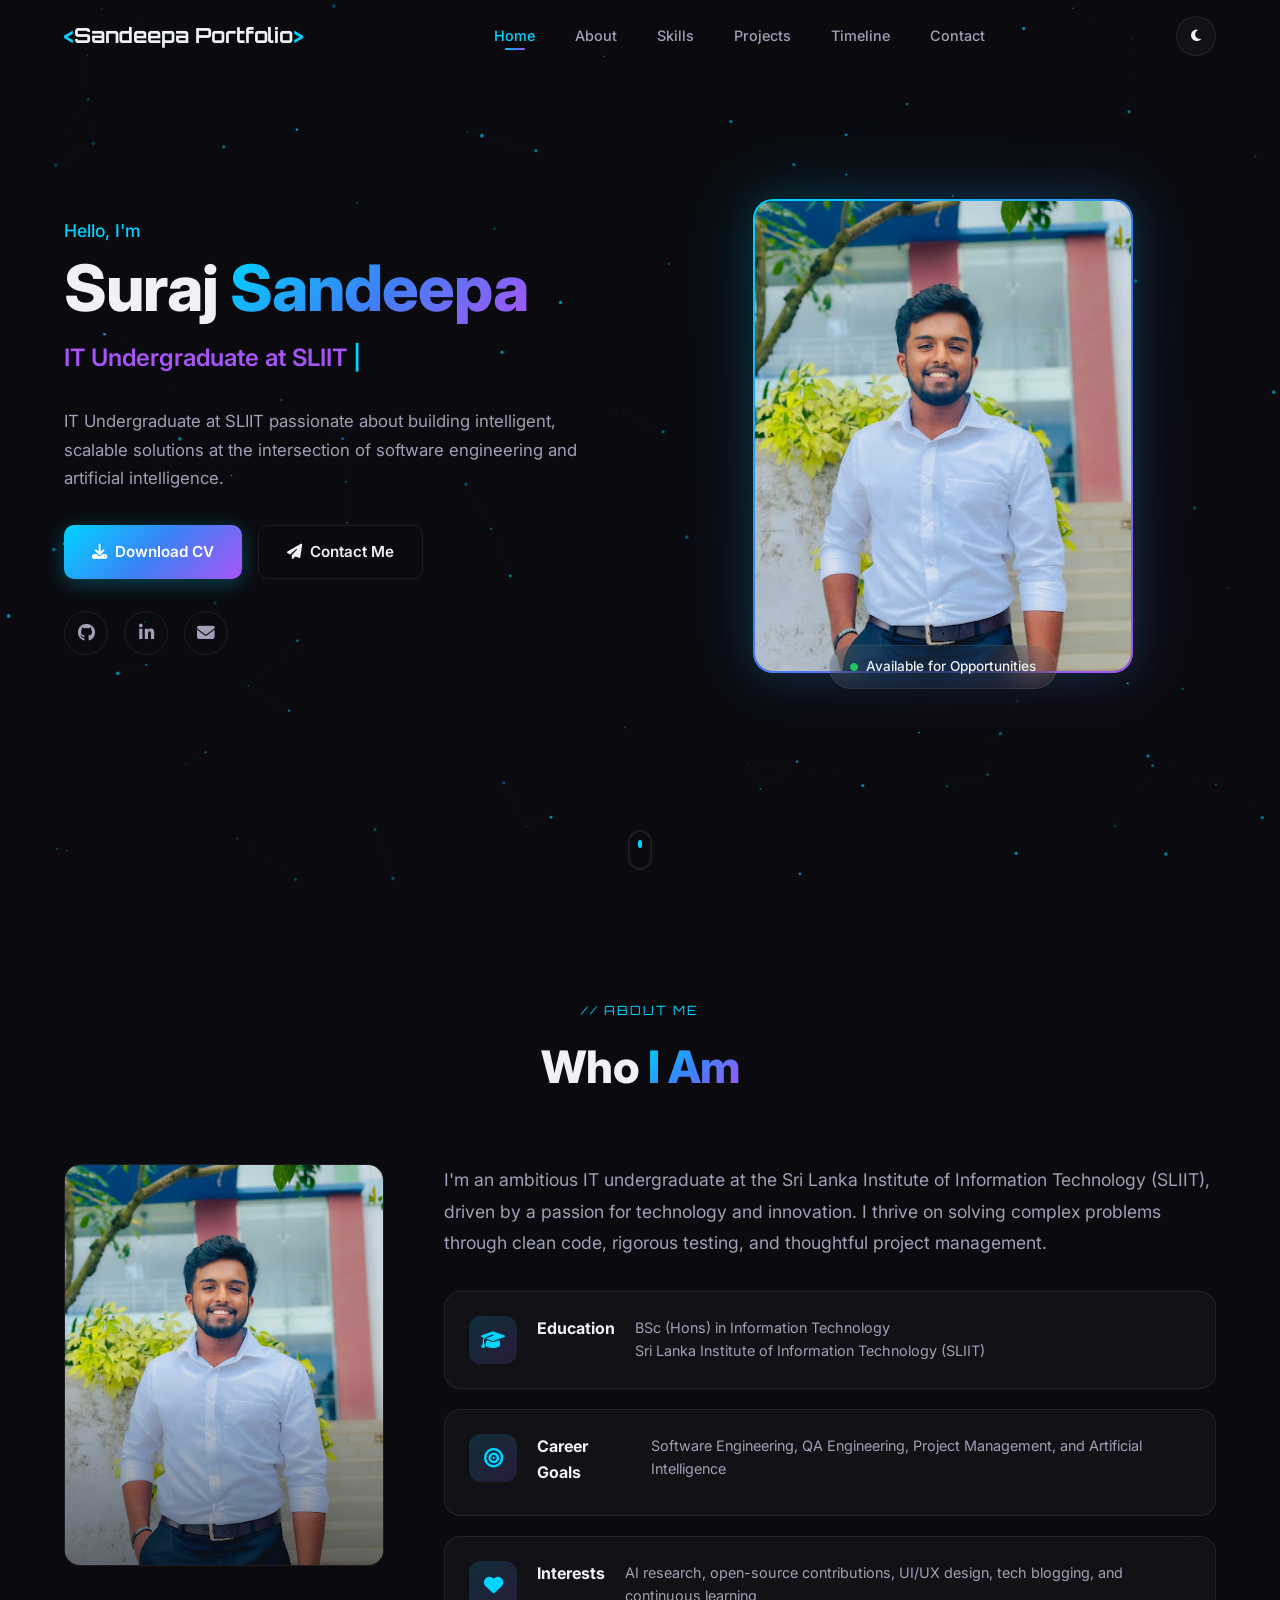
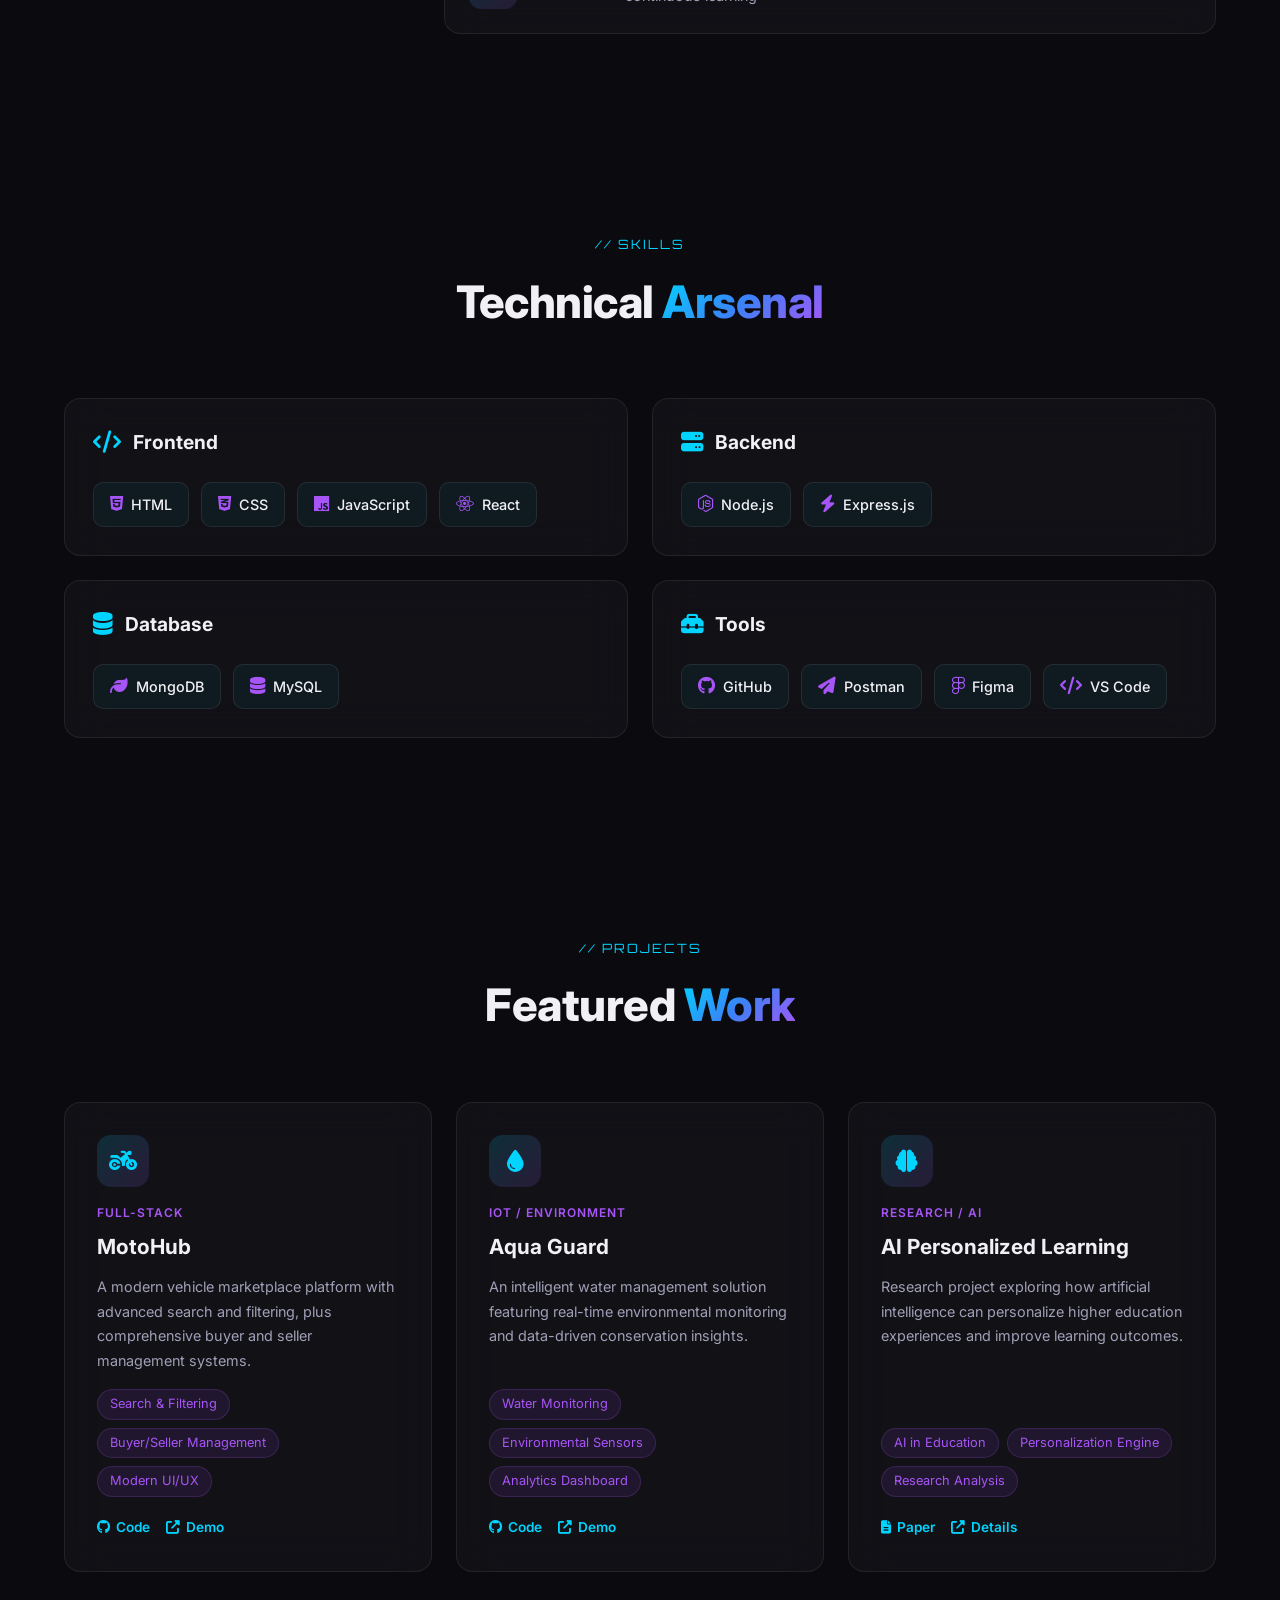
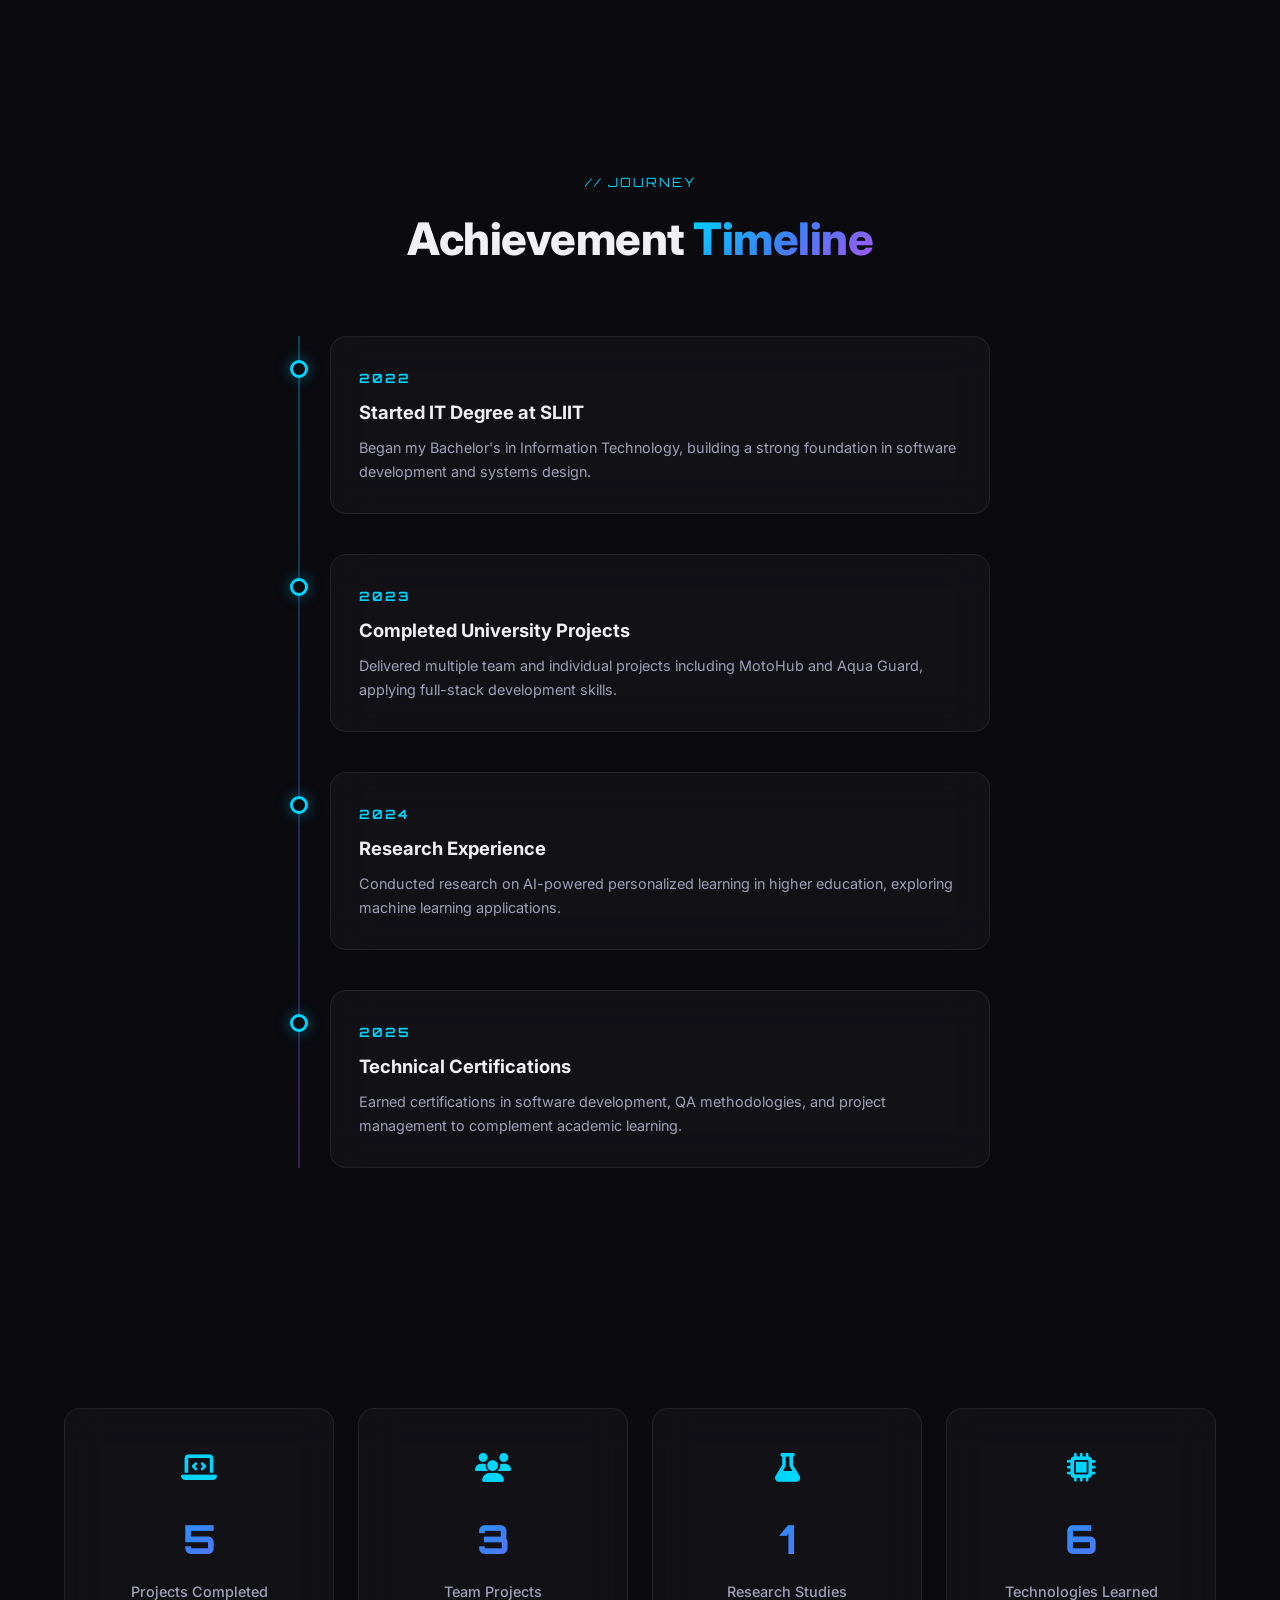
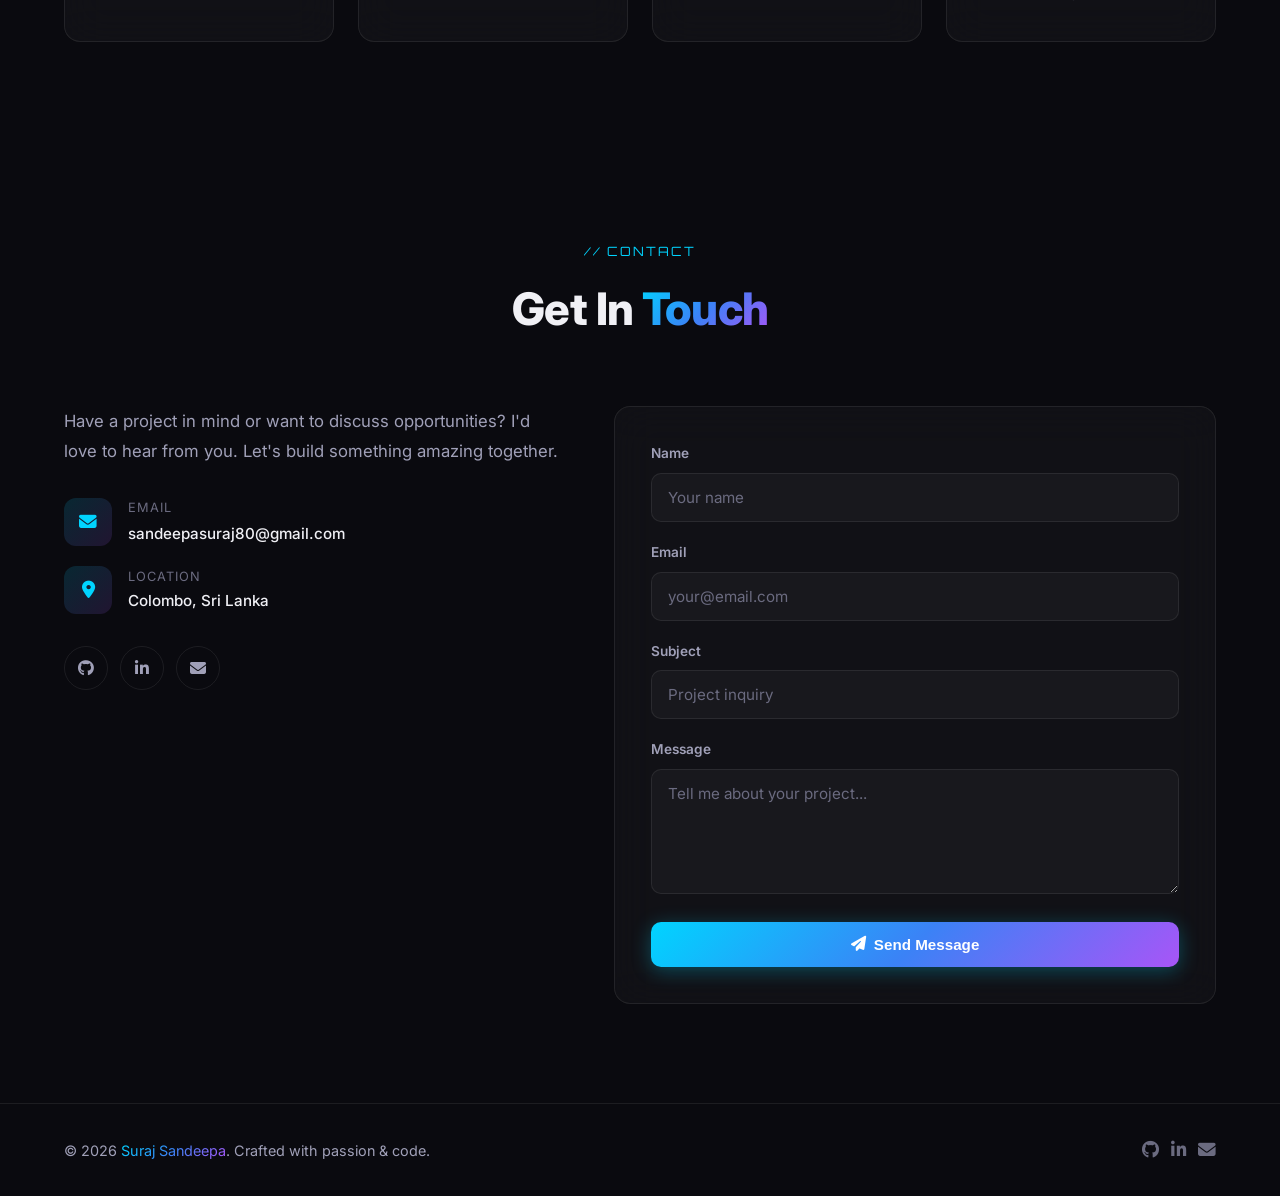
==== commit 7f7686e3: "Add CV viewer page and download functionality" ====
--- a/index.html
+++ b/index.html
@@ -64,7 +64,7 @@
             at the intersection of software engineering and artificial intelligence.
           </p>
           <div class="hero-buttons">
-            <a href="#" class="btn btn-primary" download>
+            <a href="cv.html" target="_blank" rel="noopener noreferrer" class="btn btn-primary">
               <i class="fas fa-download"></i> Download CV
             </a>
             <a href="#contact" class="btn btn-outline">
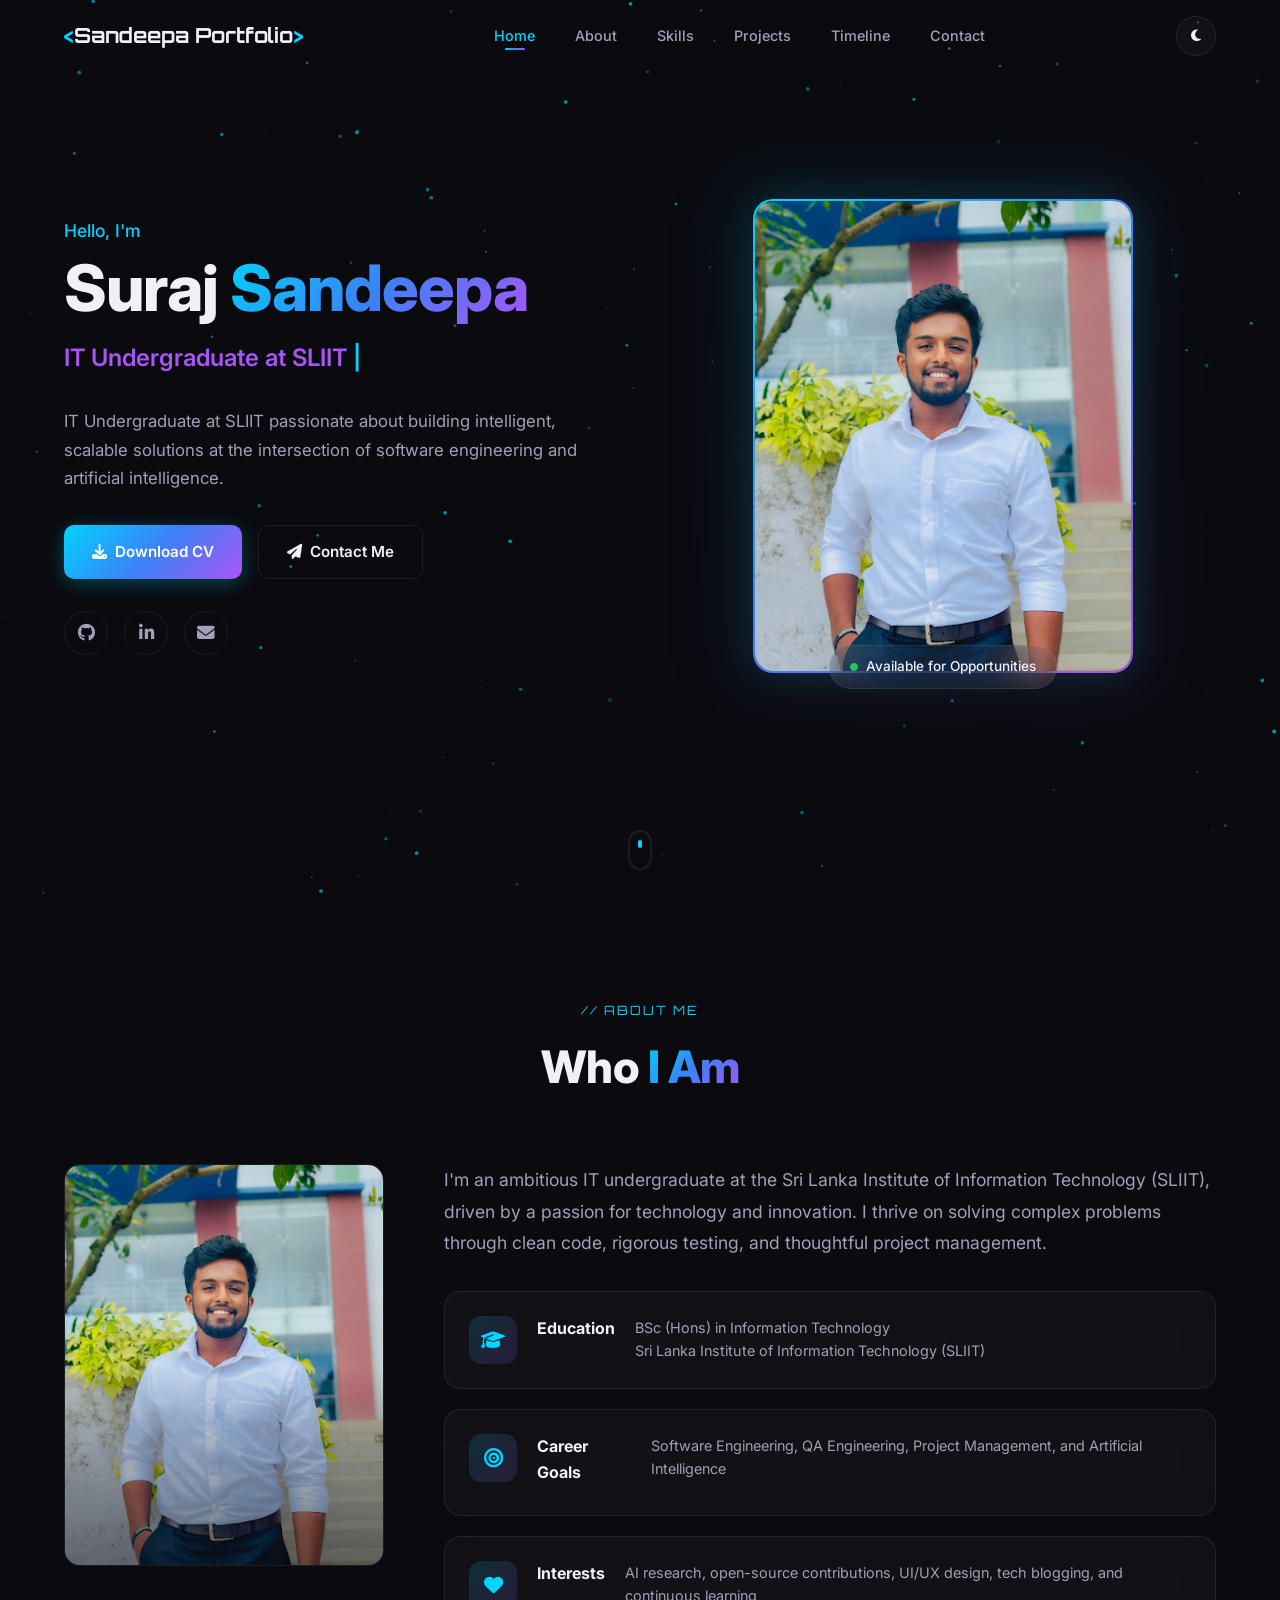
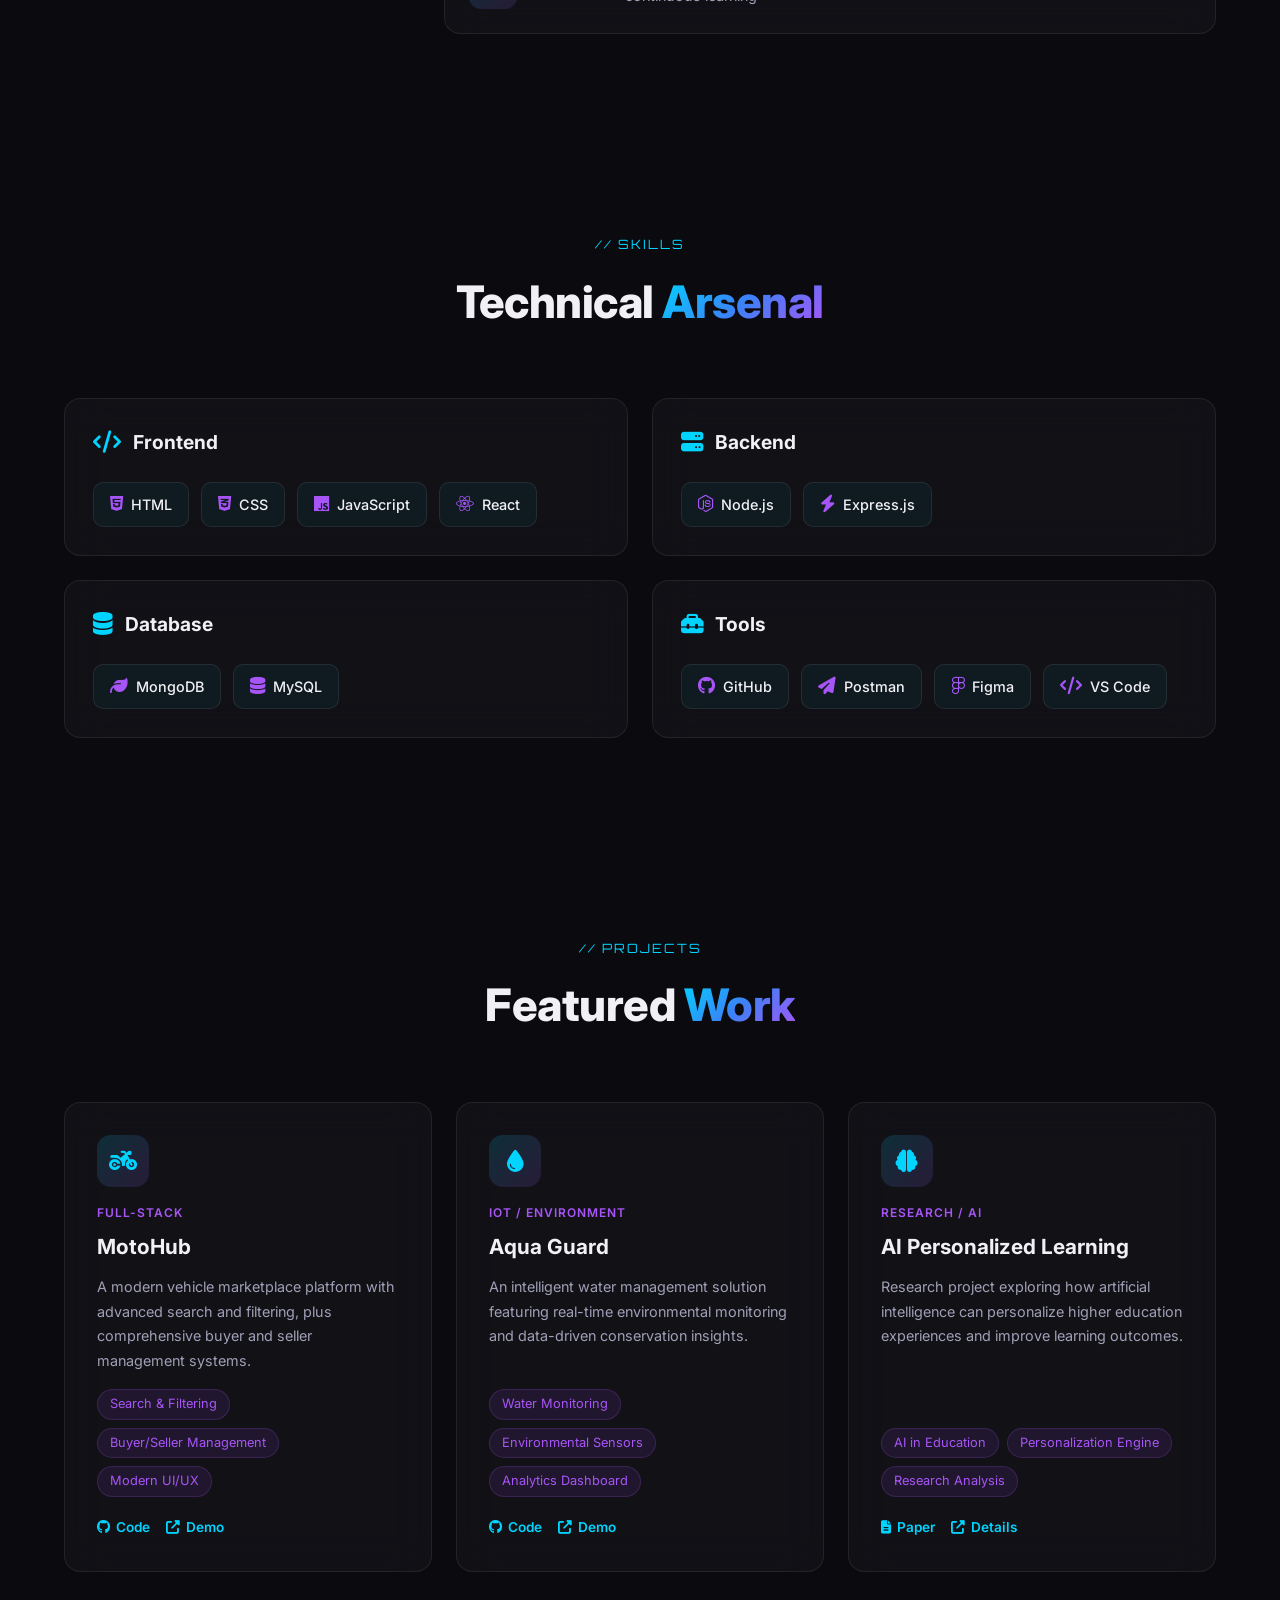
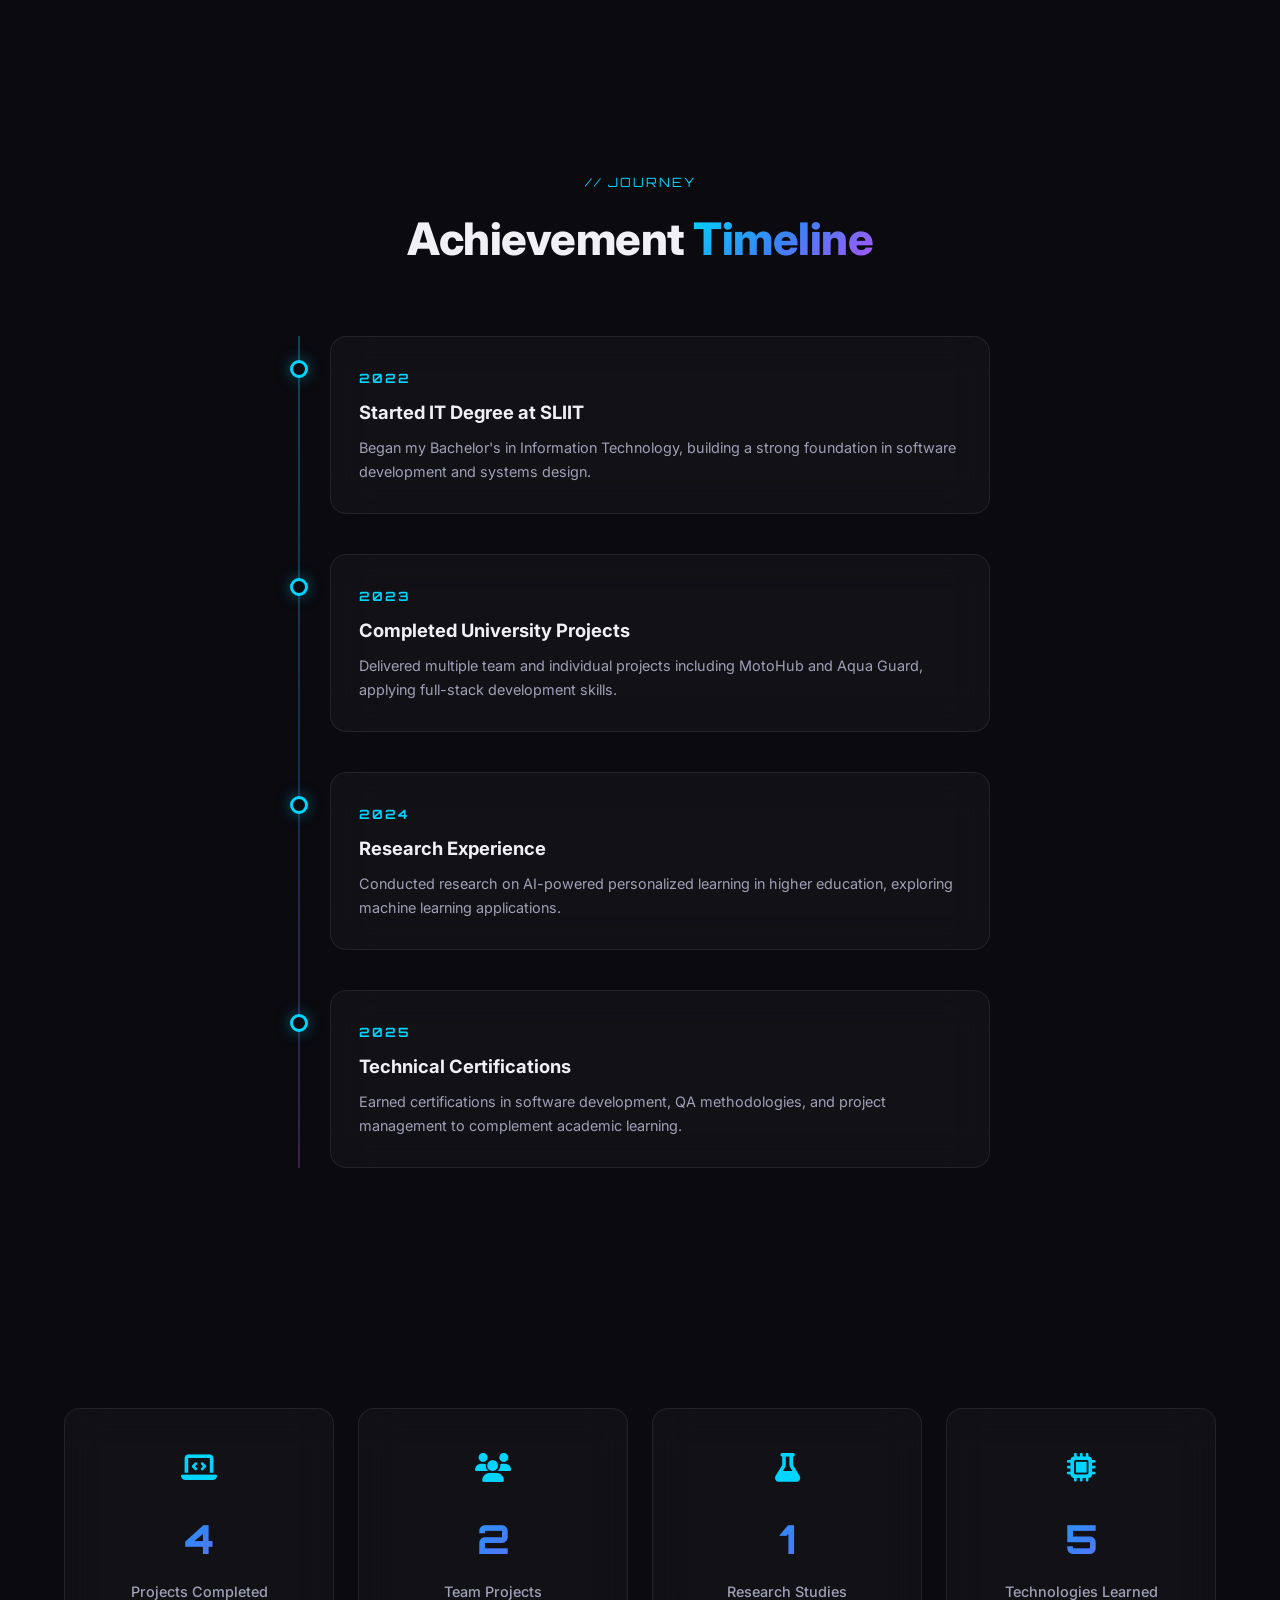
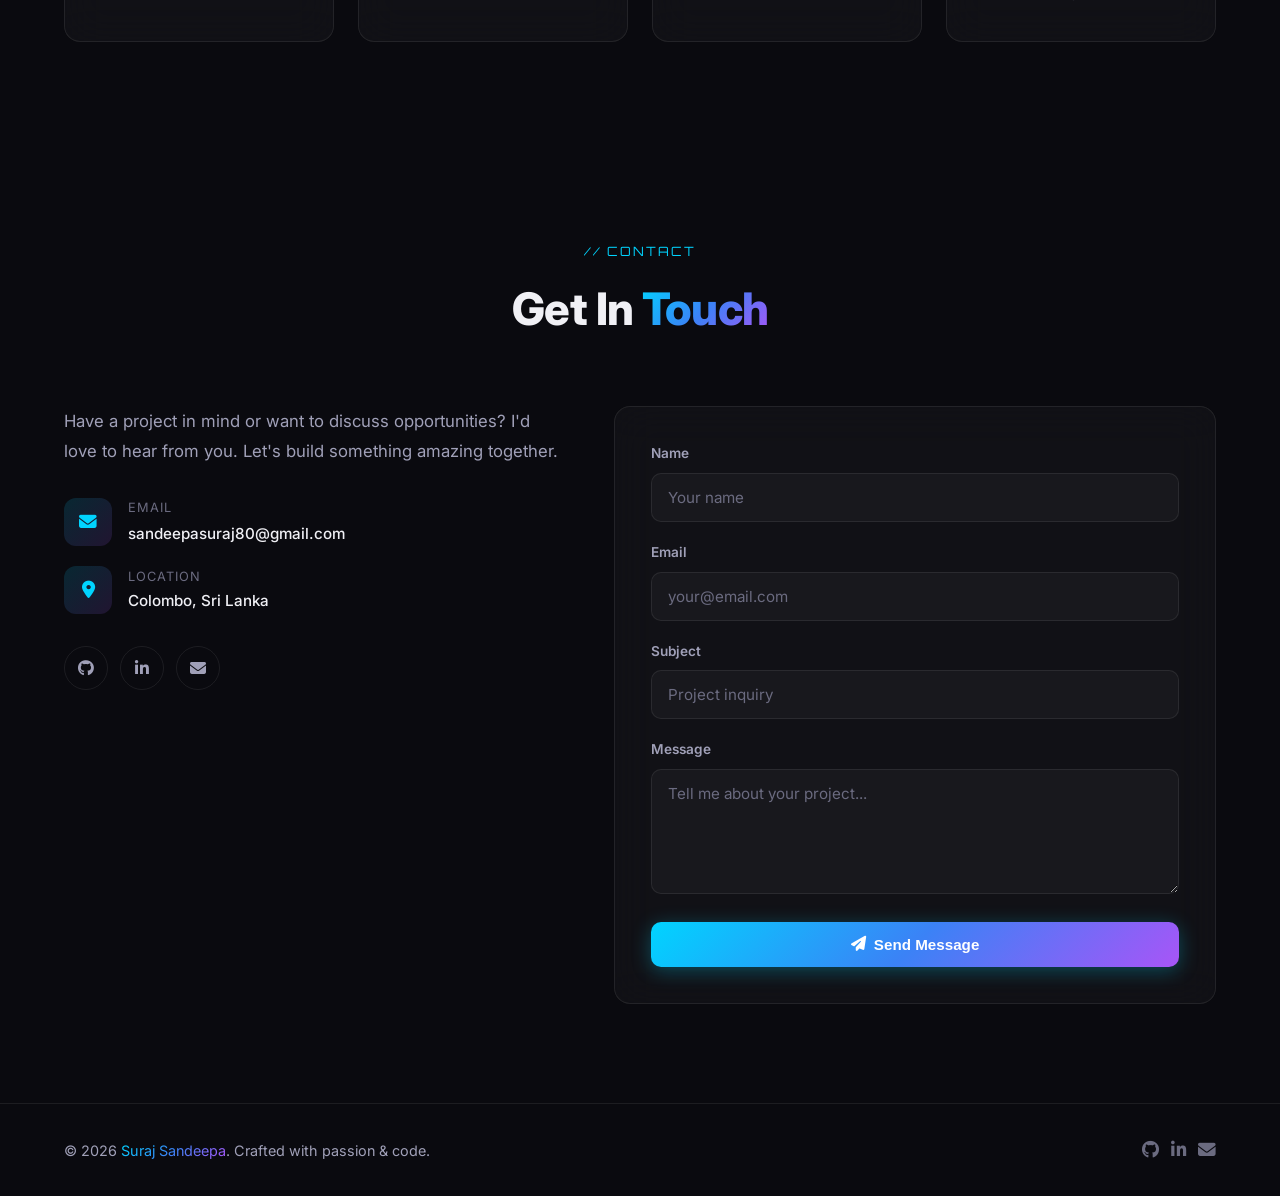
==== commit 72ac750b: "Fix social links to open GitHub, LinkedIn, and Gmail in browser. Co-authored-by: Cursor <cursoragent" ====
--- a/index.html
+++ b/index.html
@@ -72,9 +72,9 @@
             </a>
           </div>
           <div class="hero-social">
-            <a href="https://github.com" target="_blank" rel="noopener" aria-label="GitHub"><i class="fab fa-github"></i></a>
-            <a href="https://linkedin.com" target="_blank" rel="noopener" aria-label="LinkedIn"><i class="fab fa-linkedin-in"></i></a>
-            <a href="mailto:suraj.sandeepa@email.com" aria-label="Email"><i class="fas fa-envelope"></i></a>
+            <a href="https://github.com/Sandeepa02" target="_blank" rel="noopener noreferrer" aria-label="GitHub"><i class="fab fa-github"></i></a>
+            <a href="https://www.linkedin.com/in/suraj-sandeepa-161813302" target="_blank" rel="noopener noreferrer" aria-label="LinkedIn"><i class="fab fa-linkedin-in"></i></a>
+            <a href="https://mail.google.com/mail/?view=cm&to=sandeepasuraj80@gmail.com" target="_blank" rel="noopener noreferrer" aria-label="Email"><i class="fas fa-envelope"></i></a>
           </div>
         </div>
         <div class="hero-image-wrapper reveal" data-delay="200">
@@ -348,7 +348,7 @@
                 <i class="fas fa-envelope"></i>
                 <div>
                   <span>Email</span>
-                  <a href="mailto:sandeepasuraj80@gmail.com">sandeepasuraj80@gmail.com</a>
+                  <a href="https://mail.google.com/mail/?view=cm&to=sandeepasuraj80@gmail.com" target="_blank" rel="noopener noreferrer">sandeepasuraj80@gmail.com</a>
                 </div>
               </div>
               <div class="contact-detail">
@@ -360,9 +360,9 @@
               </div>
             </div>
             <div class="contact-social">
-              <a href="https://github.com" target="_blank" rel="noopener"><i class="fab fa-github"></i></a>
-              <a href="https://linkedin.com" target="_blank" rel="noopener"><i class="fab fa-linkedin-in"></i></a>
-              <a href="mailto:suraj.sandeepa@email.com"><i class="fas fa-envelope"></i></a>
+              <a href="https://github.com/Sandeepa02" target="_blank" rel="noopener noreferrer"><i class="fab fa-github"></i></a>
+              <a href="https://www.linkedin.com/in/suraj-sandeepa-161813302" target="_blank" rel="noopener noreferrer"><i class="fab fa-linkedin-in"></i></a>
+              <a href="https://mail.google.com/mail/?view=cm&to=sandeepasuraj80@gmail.com" target="_blank" rel="noopener noreferrer"><i class="fas fa-envelope"></i></a>
             </div>
           </div>
           <form class="glass-card contact-form reveal tilt-card" data-delay="150" id="contactForm">
@@ -395,9 +395,9 @@
     <div class="container footer-content">
       <p>&copy; 2026 <span class="gradient-text">Suraj Sandeepa</span>. Crafted with passion &amp; code.</p>
       <div class="footer-social">
-        <a href="https://github.com" target="_blank" rel="noopener"><i class="fab fa-github"></i></a>
-        <a href="https://linkedin.com" target="_blank" rel="noopener"><i class="fab fa-linkedin-in"></i></a>
-        <a href="mailto:suraj.sandeepa@email.com"><i class="fas fa-envelope"></i></a>
+        <a href="https://github.com/Sandeepa02" target="_blank" rel="noopener noreferrer"><i class="fab fa-github"></i></a>
+        <a href="https://www.linkedin.com/in/suraj-sandeepa-161813302" target="_blank" rel="noopener noreferrer"><i class="fab fa-linkedin-in"></i></a>
+        <a href="https://mail.google.com/mail/?view=cm&to=sandeepasuraj80@gmail.com" target="_blank" rel="noopener noreferrer"><i class="fas fa-envelope"></i></a>
       </div>
     </div>
   </footer>
--- a/css/style.css
+++ b/css/style.css
@@ -62,6 +62,11 @@
   padding: 0 24px;
 }
 
+main {
+  position: relative;
+  z-index: 1;
+}
+
 .section {
   padding: 100px 0;
   position: relative;
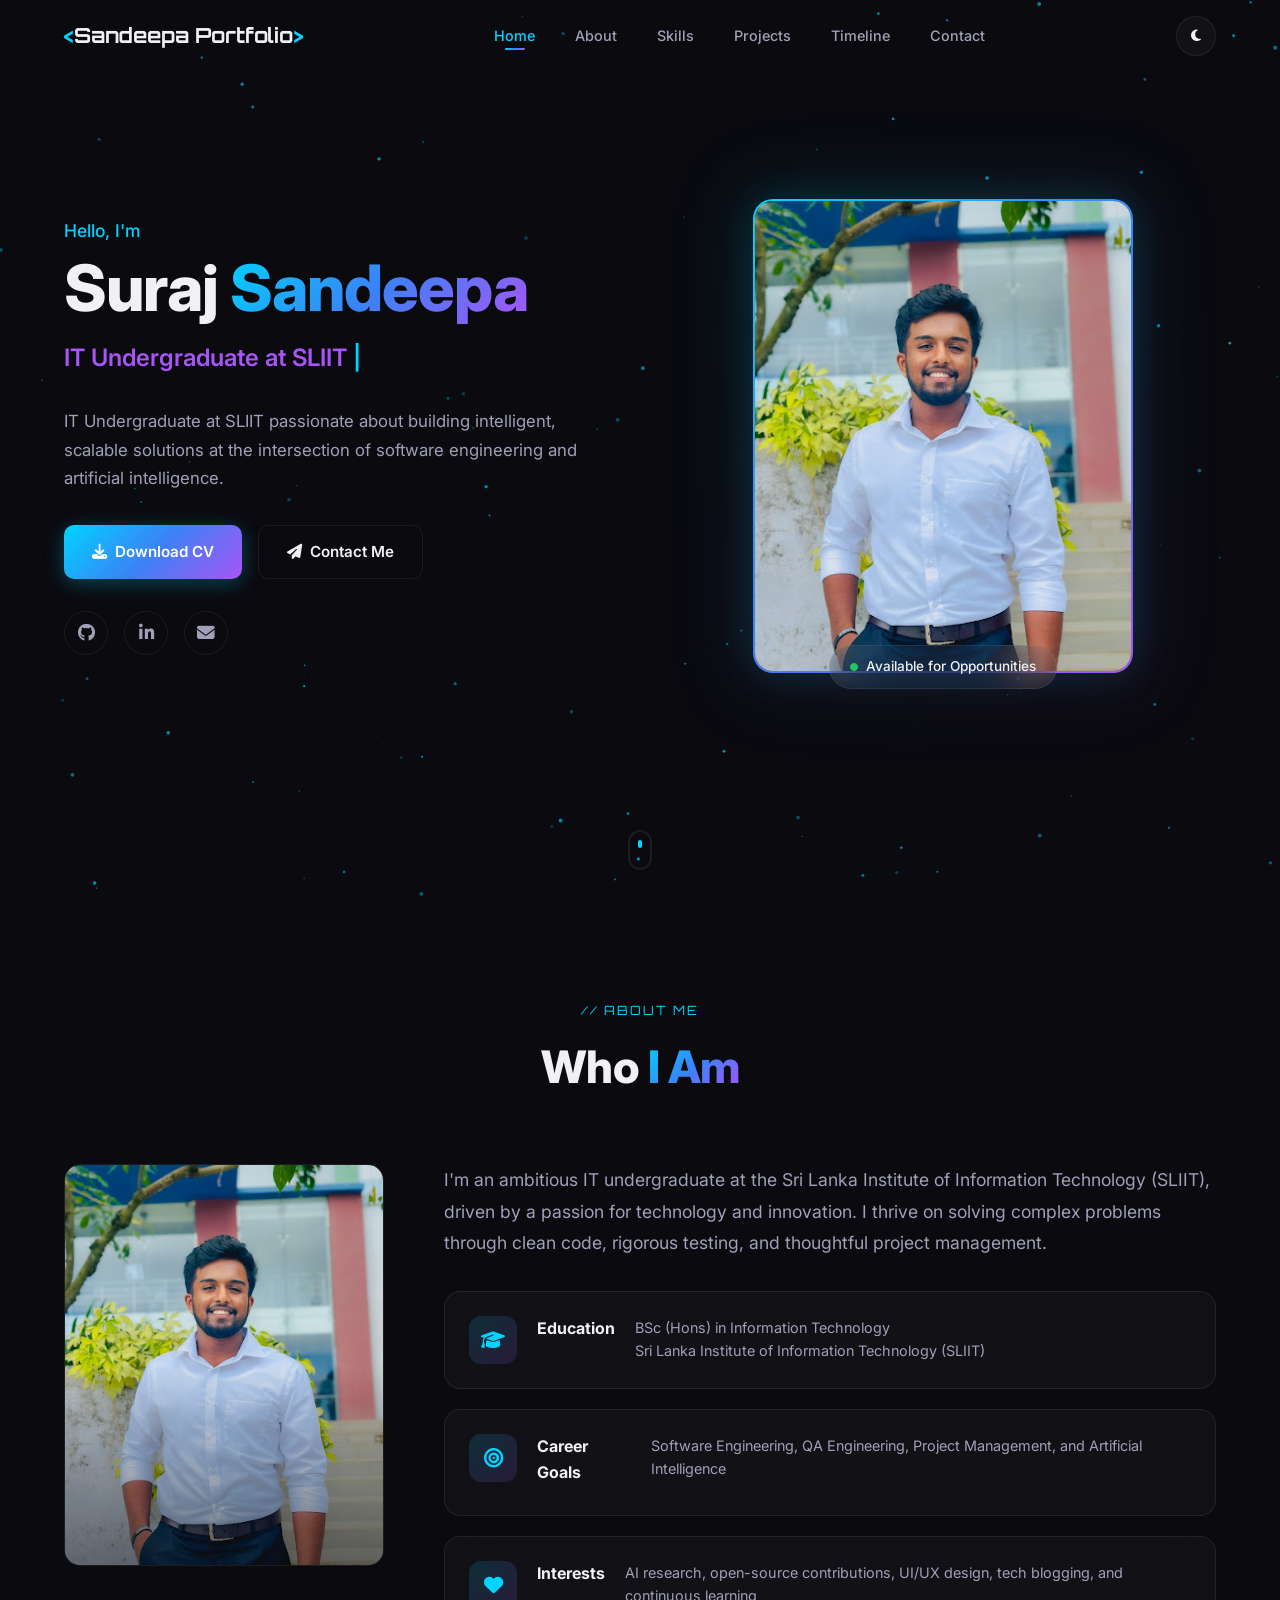
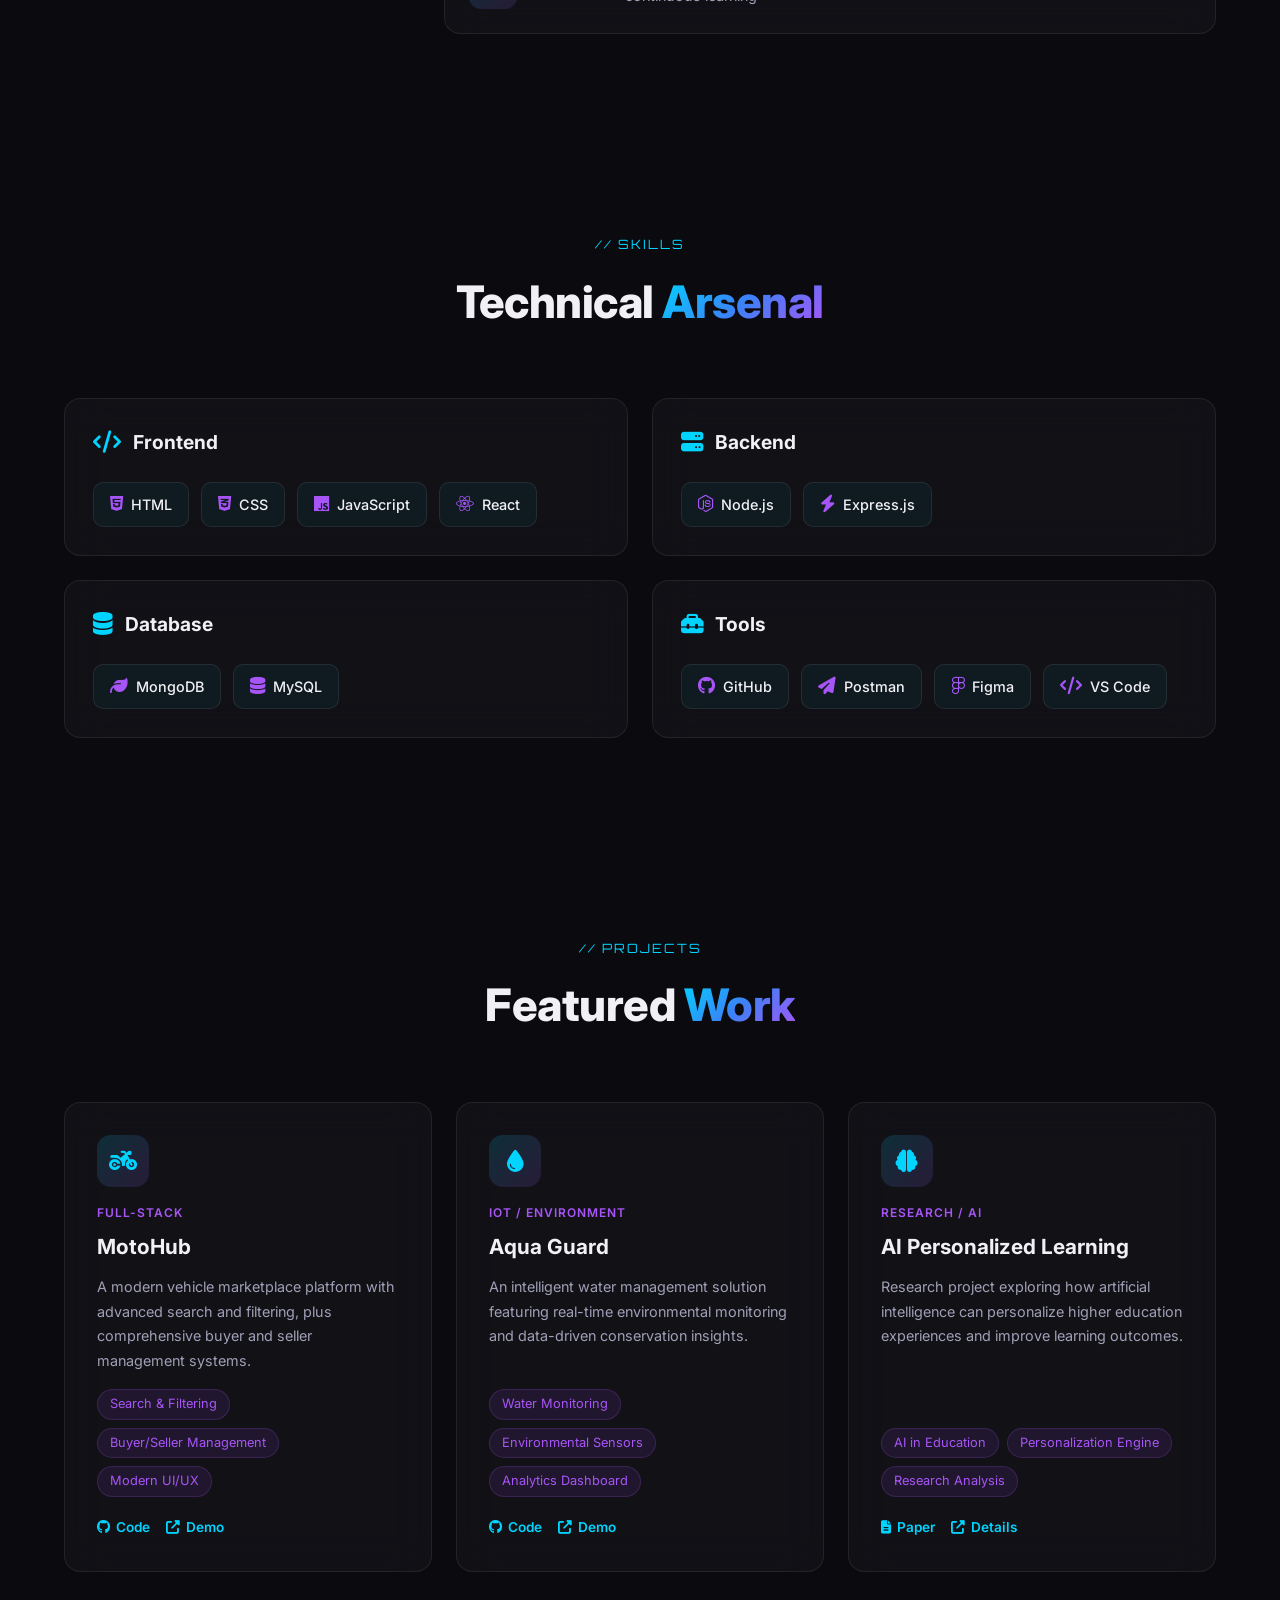
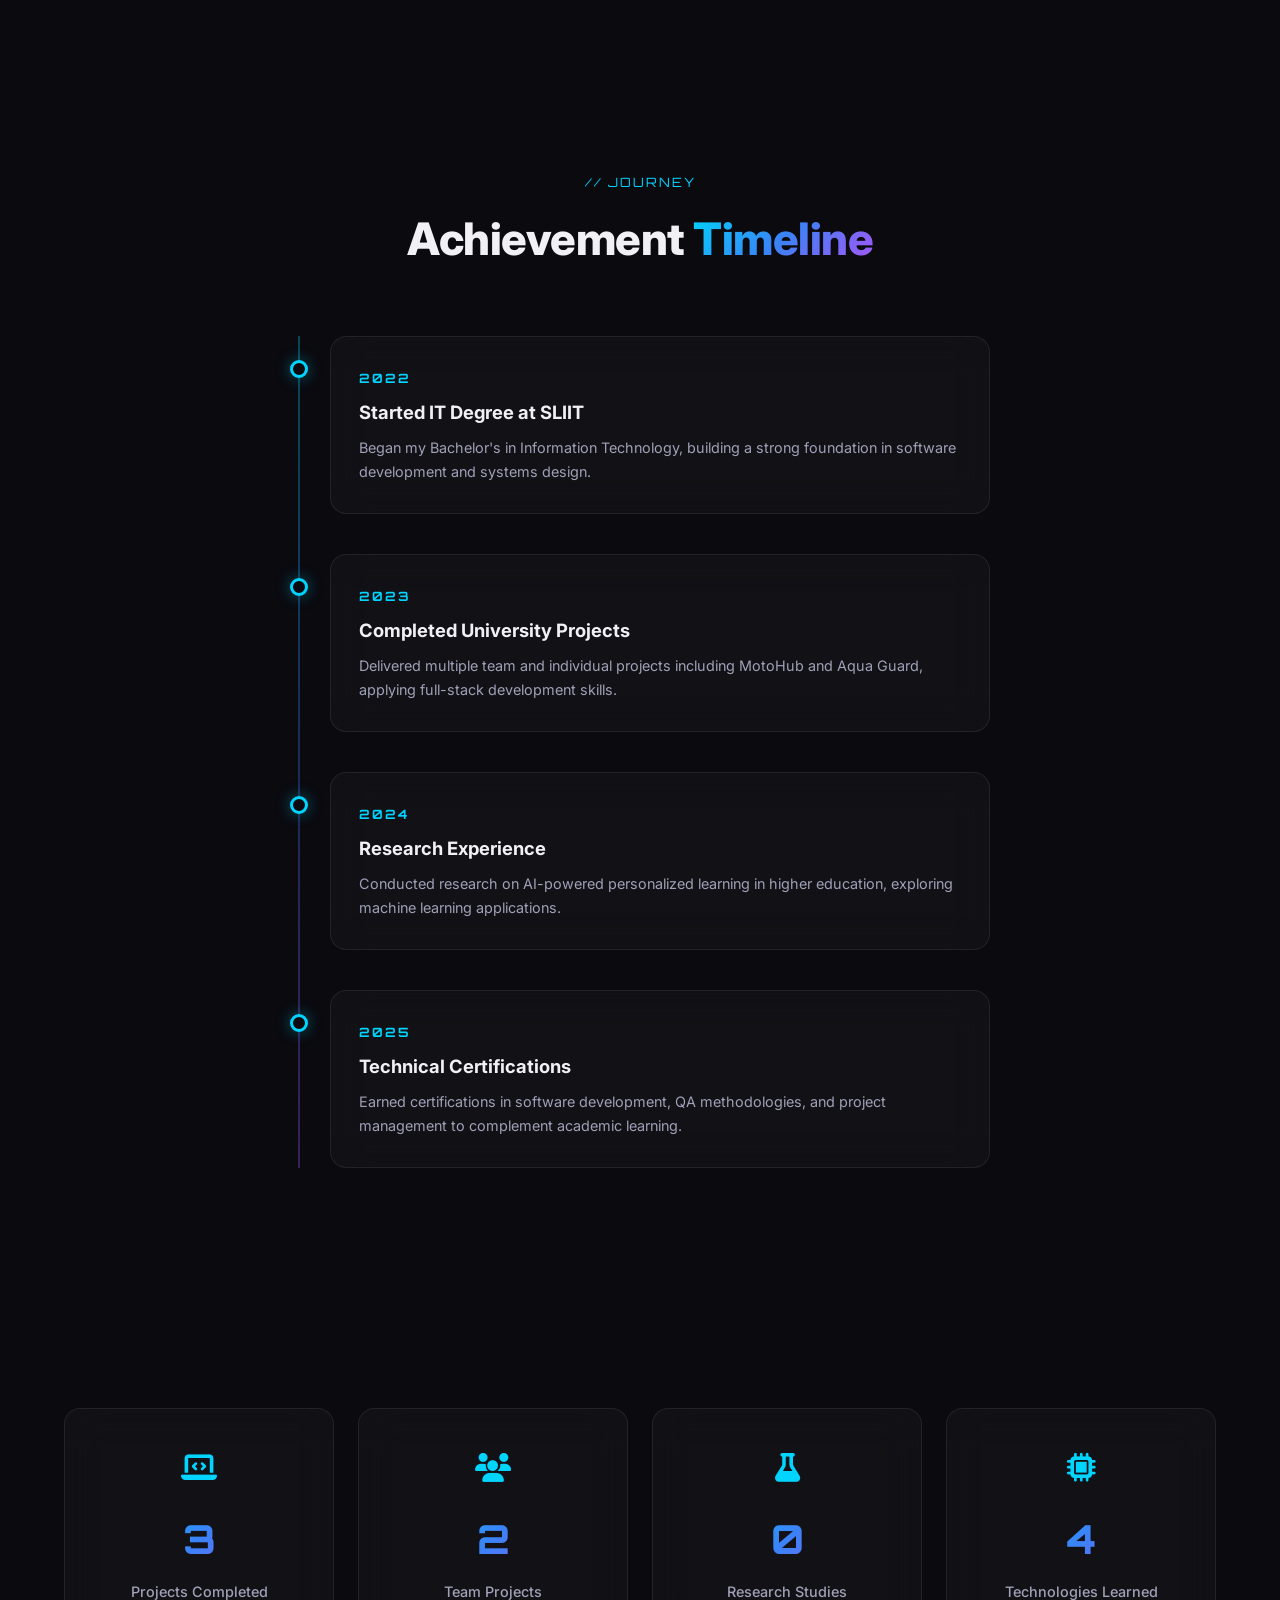
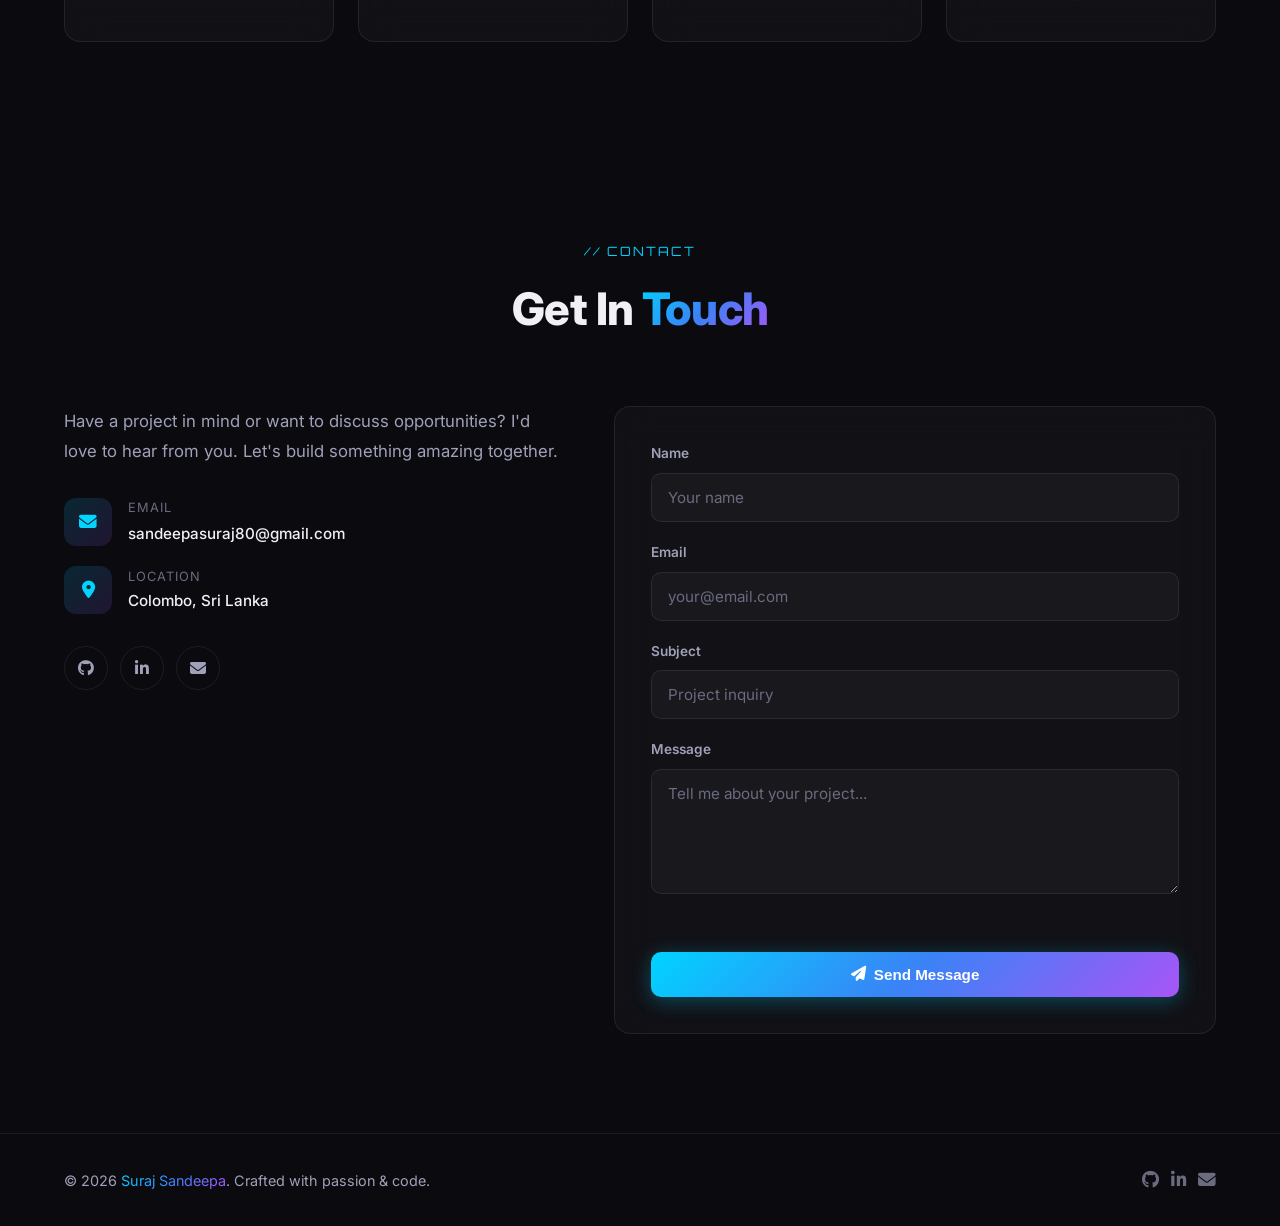
==== commit e742322f: "Send contact form submissions directly to Gmail via FormSubmit Co-authored-by: Cursor <cursoragent@c" ====
--- a/index.html
+++ b/index.html
@@ -365,7 +365,8 @@
               <a href="https://mail.google.com/mail/?view=cm&to=sandeepasuraj80@gmail.com" target="_blank" rel="noopener noreferrer"><i class="fas fa-envelope"></i></a>
             </div>
           </div>
-          <form class="glass-card contact-form reveal tilt-card" data-delay="150" id="contactForm">
+          <form class="glass-card contact-form reveal tilt-card" data-delay="150" id="contactForm" novalidate>
+            <input type="text" name="_honey" class="form-honey" tabindex="-1" autocomplete="off" aria-hidden="true" />
             <div class="form-group">
               <label for="name">Name</label>
               <input type="text" id="name" name="name" placeholder="Your name" required />
@@ -382,7 +383,8 @@
               <label for="message">Message</label>
               <textarea id="message" name="message" rows="5" placeholder="Tell me about your project..." required></textarea>
             </div>
-            <button type="submit" class="btn btn-primary btn-full">
+            <p id="formStatus" class="form-status" role="status" aria-live="polite"></p>
+            <button type="submit" class="btn btn-primary btn-full" id="formSubmitBtn">
               <i class="fas fa-paper-plane"></i> Send Message
             </button>
           </form>
--- a/css/style.css
+++ b/css/style.css
@@ -956,6 +956,35 @@
   color: var(--text-muted);
 }
 
+.form-honey {
+  position: absolute;
+  left: -9999px;
+  opacity: 0;
+  height: 0;
+  width: 0;
+  pointer-events: none;
+}
+
+.form-status {
+  font-size: 0.9rem;
+  margin-bottom: 12px;
+  min-height: 1.25em;
+}
+
+.form-status-success {
+  color: #22c55e;
+}
+
+.form-status-error {
+  color: #f87171;
+}
+
+#formSubmitBtn:disabled {
+  opacity: 0.7;
+  cursor: not-allowed;
+  transform: none;
+}
+
 /* ===== Footer ===== */
 .footer {
   padding: 32px 0;
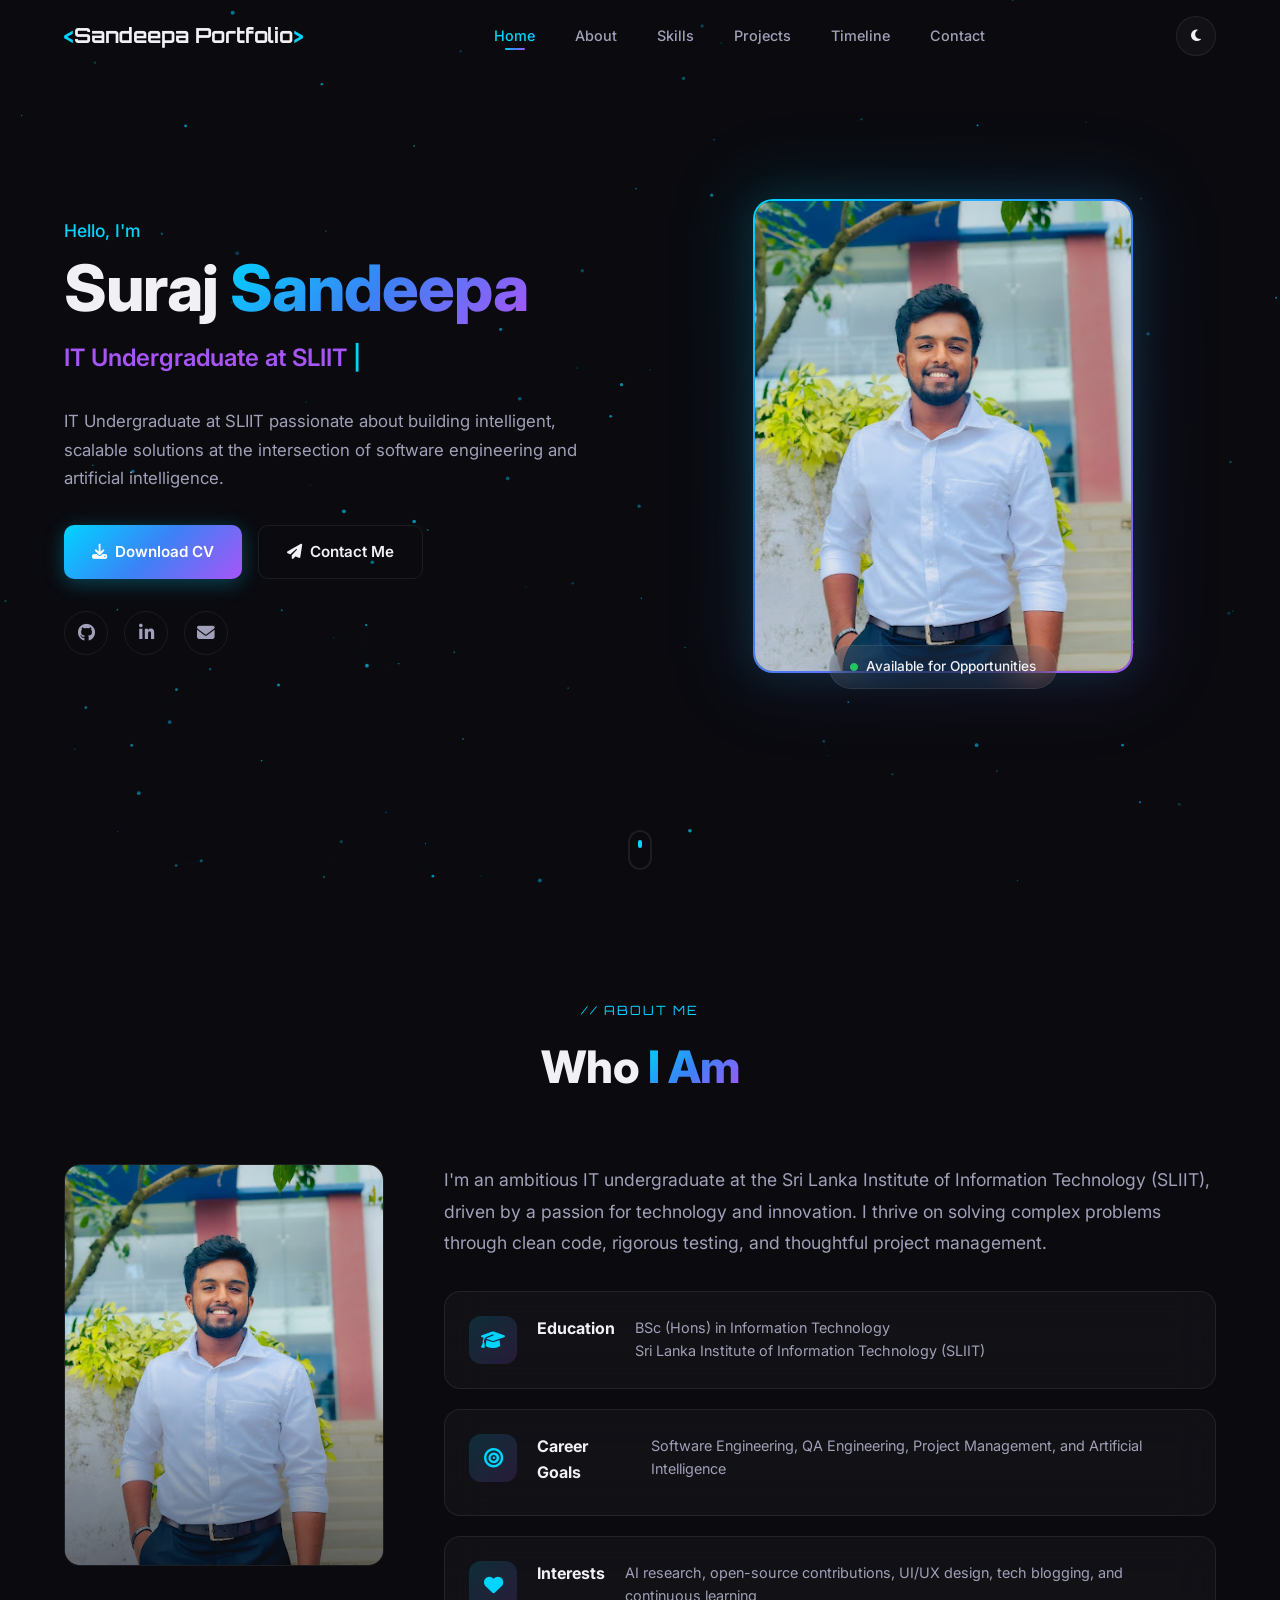
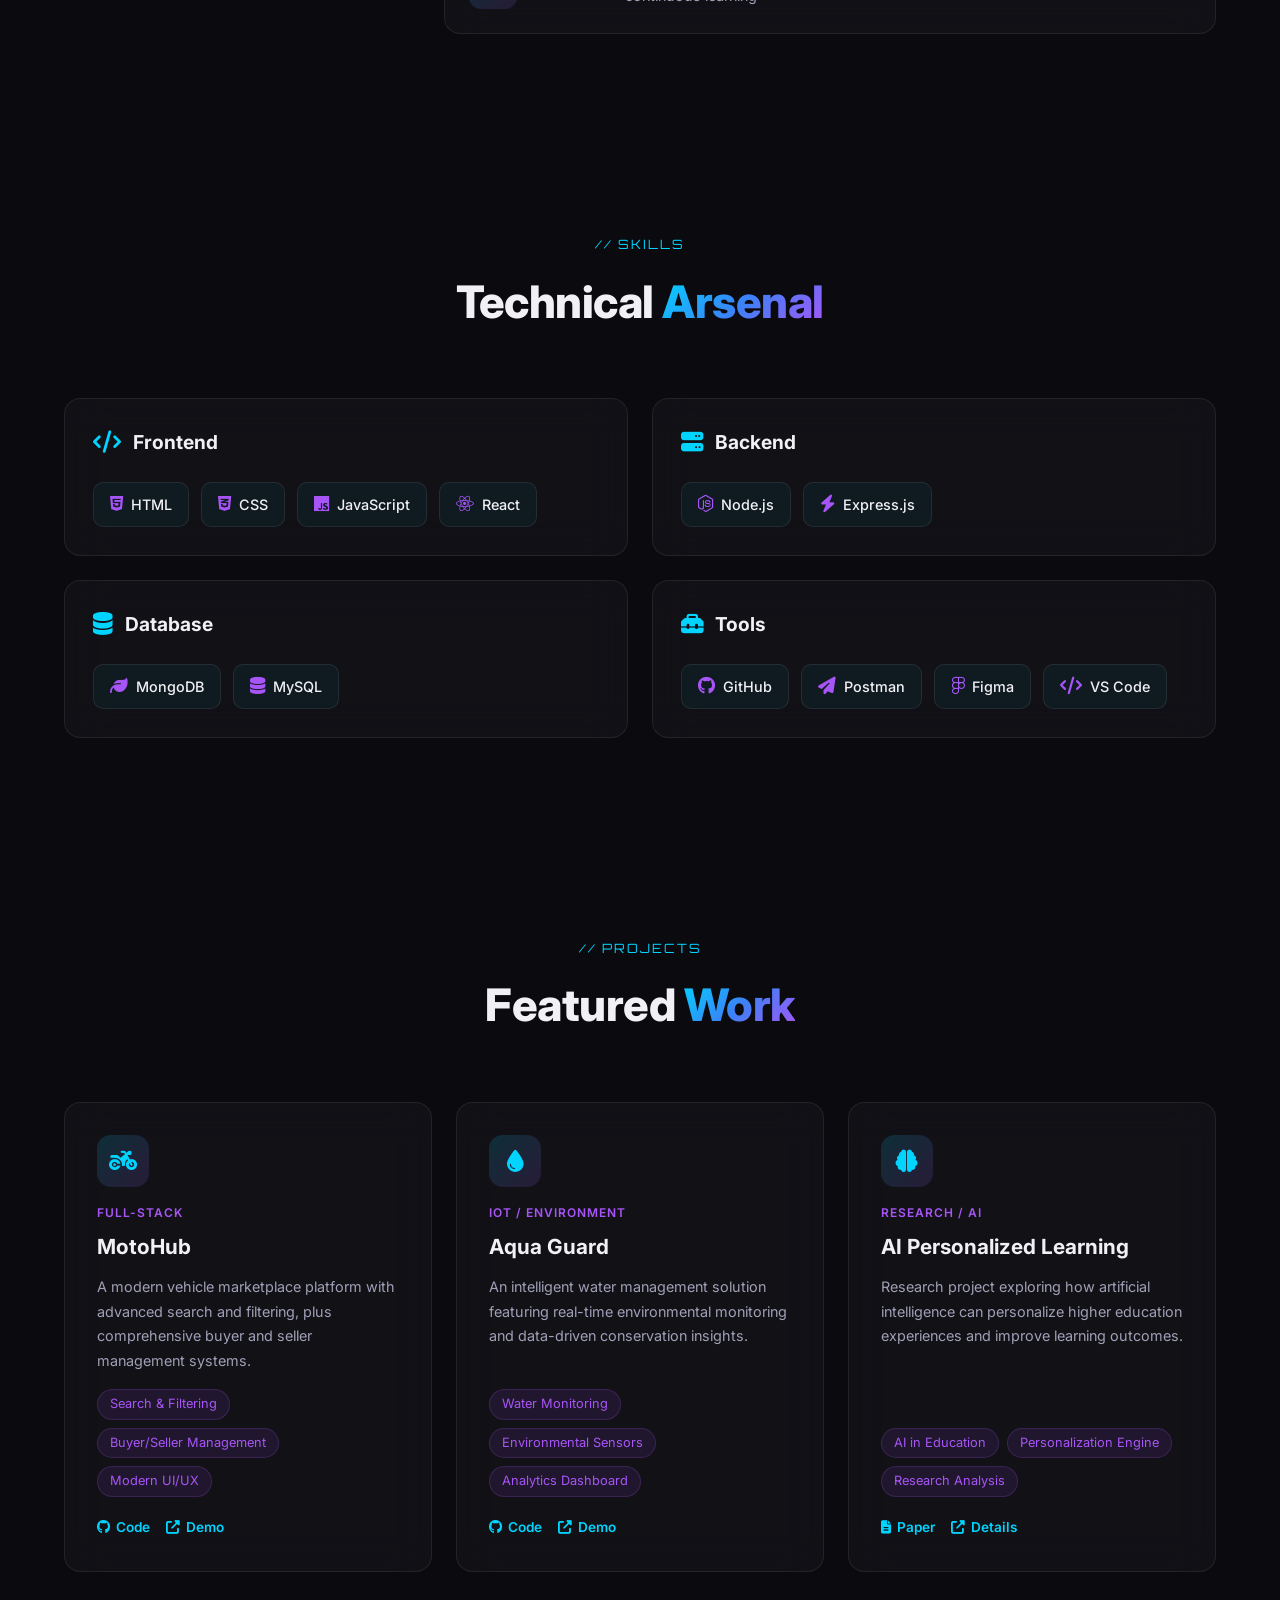
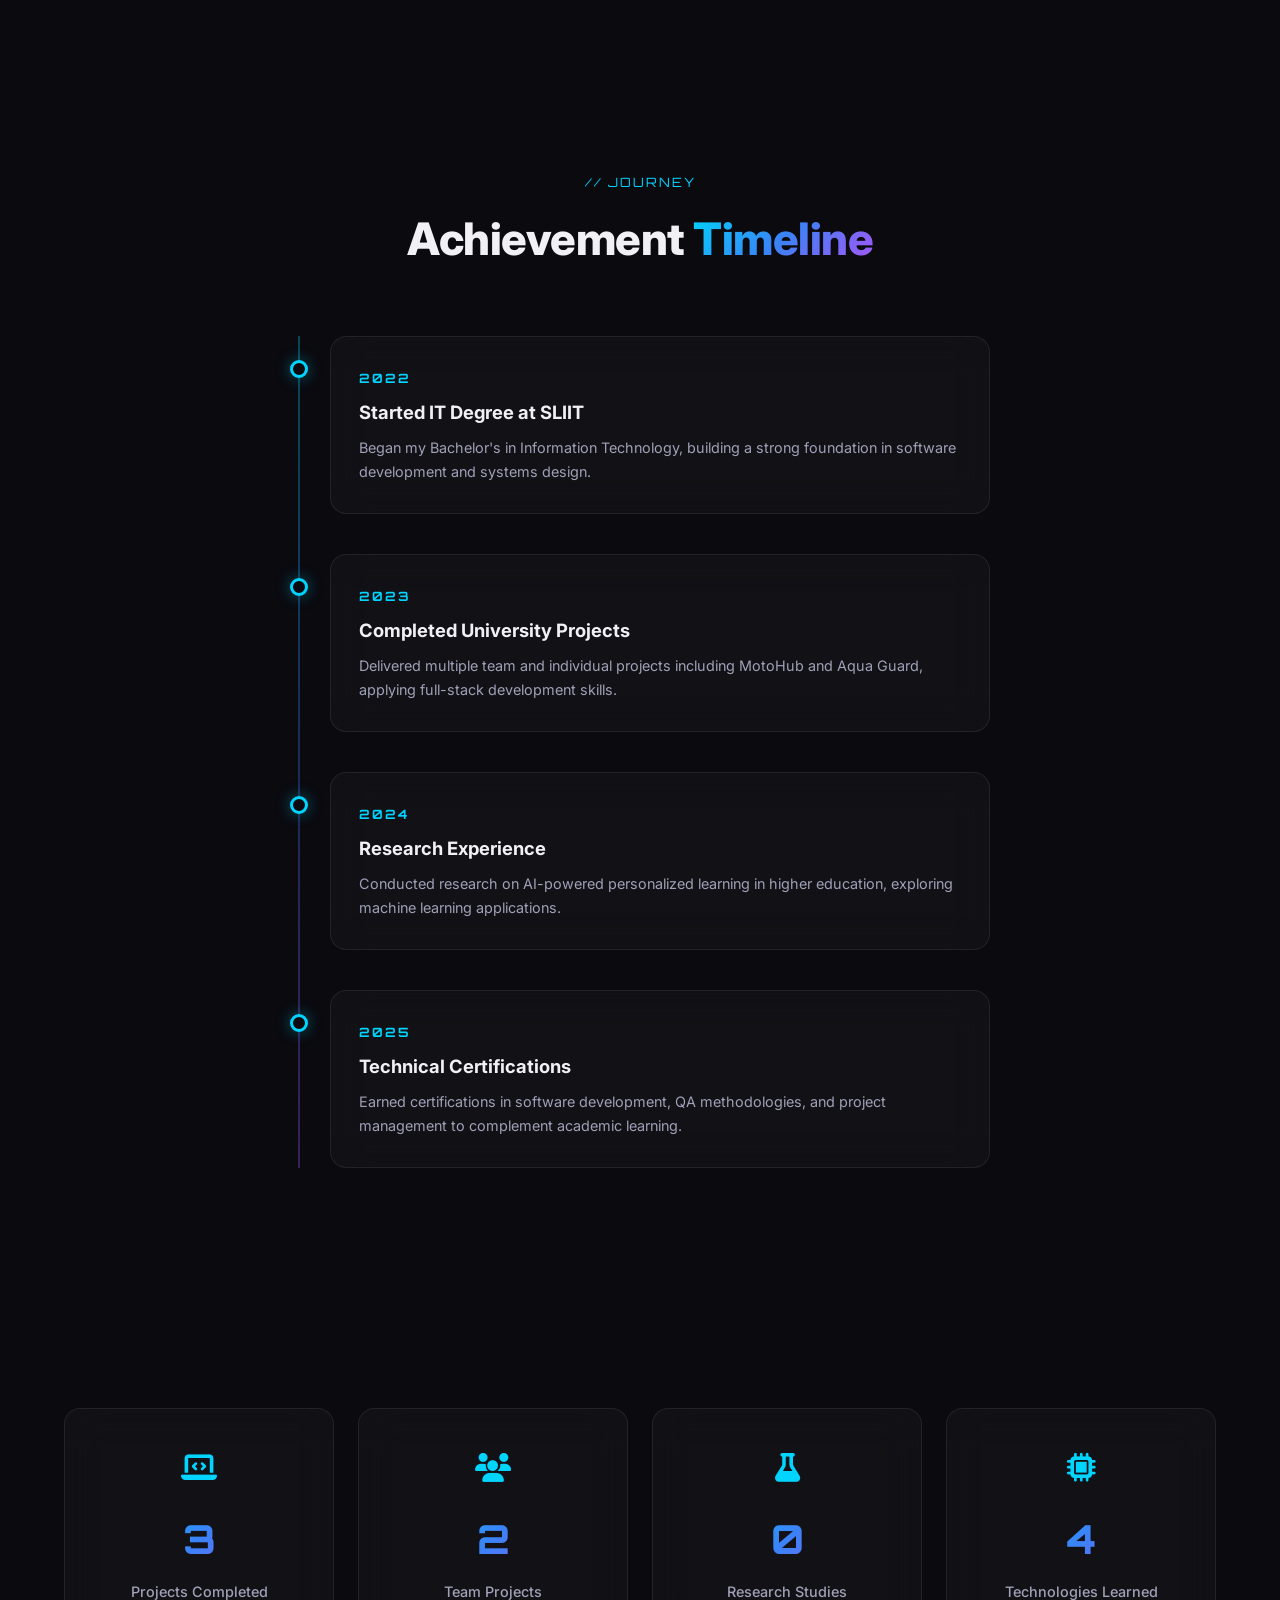
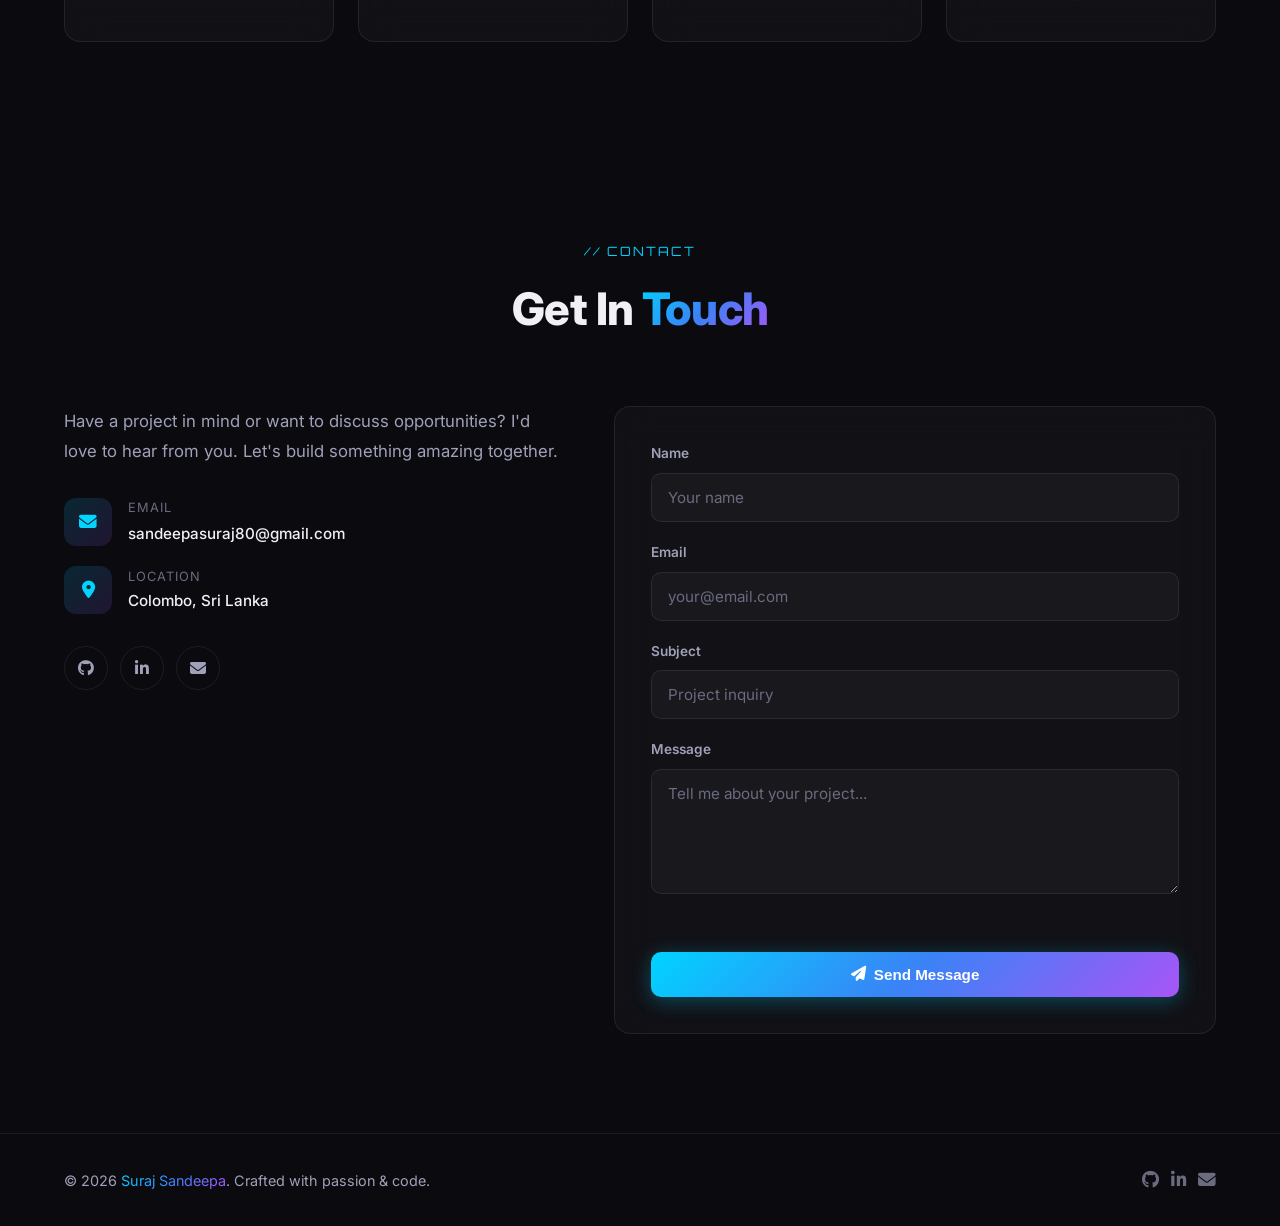
==== commit 3a5729fb: "Fix contact form: use FormData for FormSubmit and improve delivery errors Co-authored-by: Cursor <cu" ====
--- a/index.html
+++ b/index.html
@@ -367,6 +367,9 @@
           </div>
           <form class="glass-card contact-form reveal tilt-card" data-delay="150" id="contactForm" novalidate>
             <input type="text" name="_honey" class="form-honey" tabindex="-1" autocomplete="off" aria-hidden="true" />
+            <input type="hidden" name="_captcha" value="false" />
+            <input type="hidden" name="_template" value="table" />
+            <input type="hidden" name="_subject" id="formEmailSubject" value="New Portfolio Contact Message" />
             <div class="form-group">
               <label for="name">Name</label>
               <input type="text" id="name" name="name" placeholder="Your name" required />
